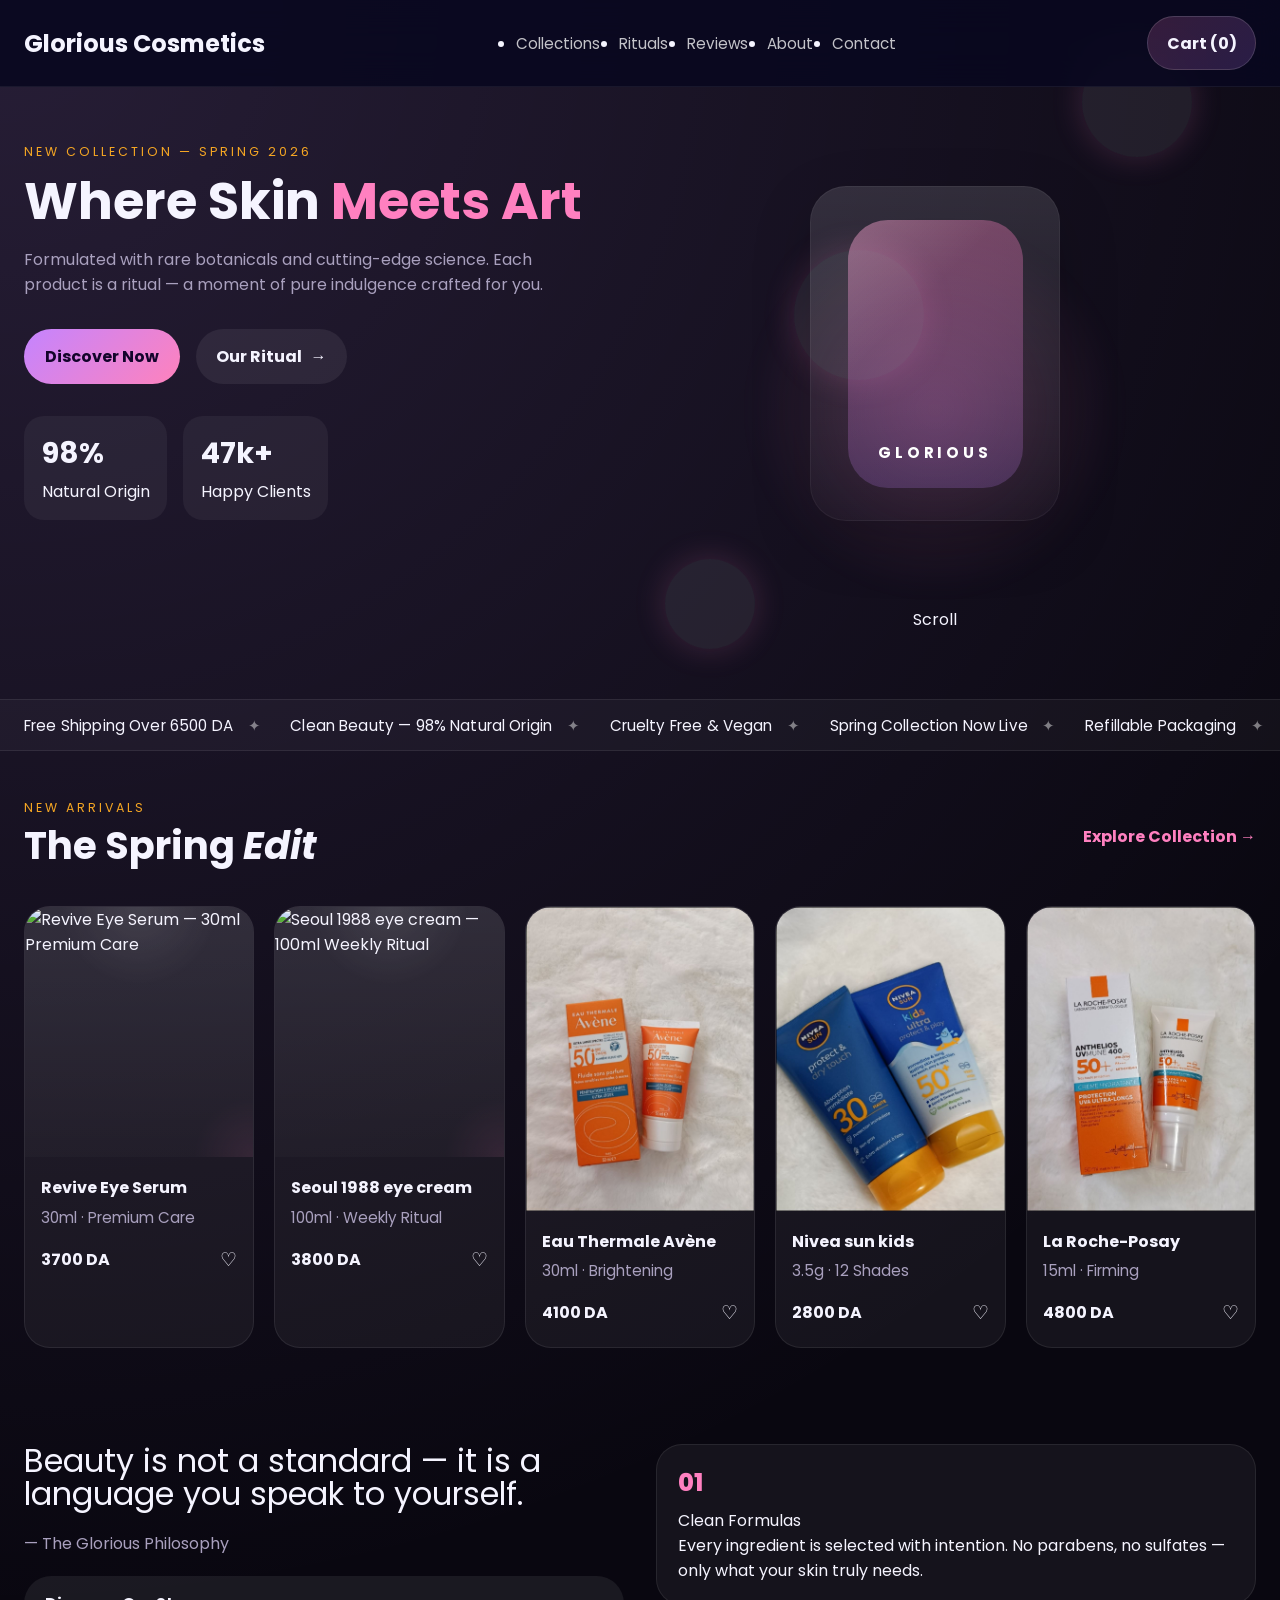
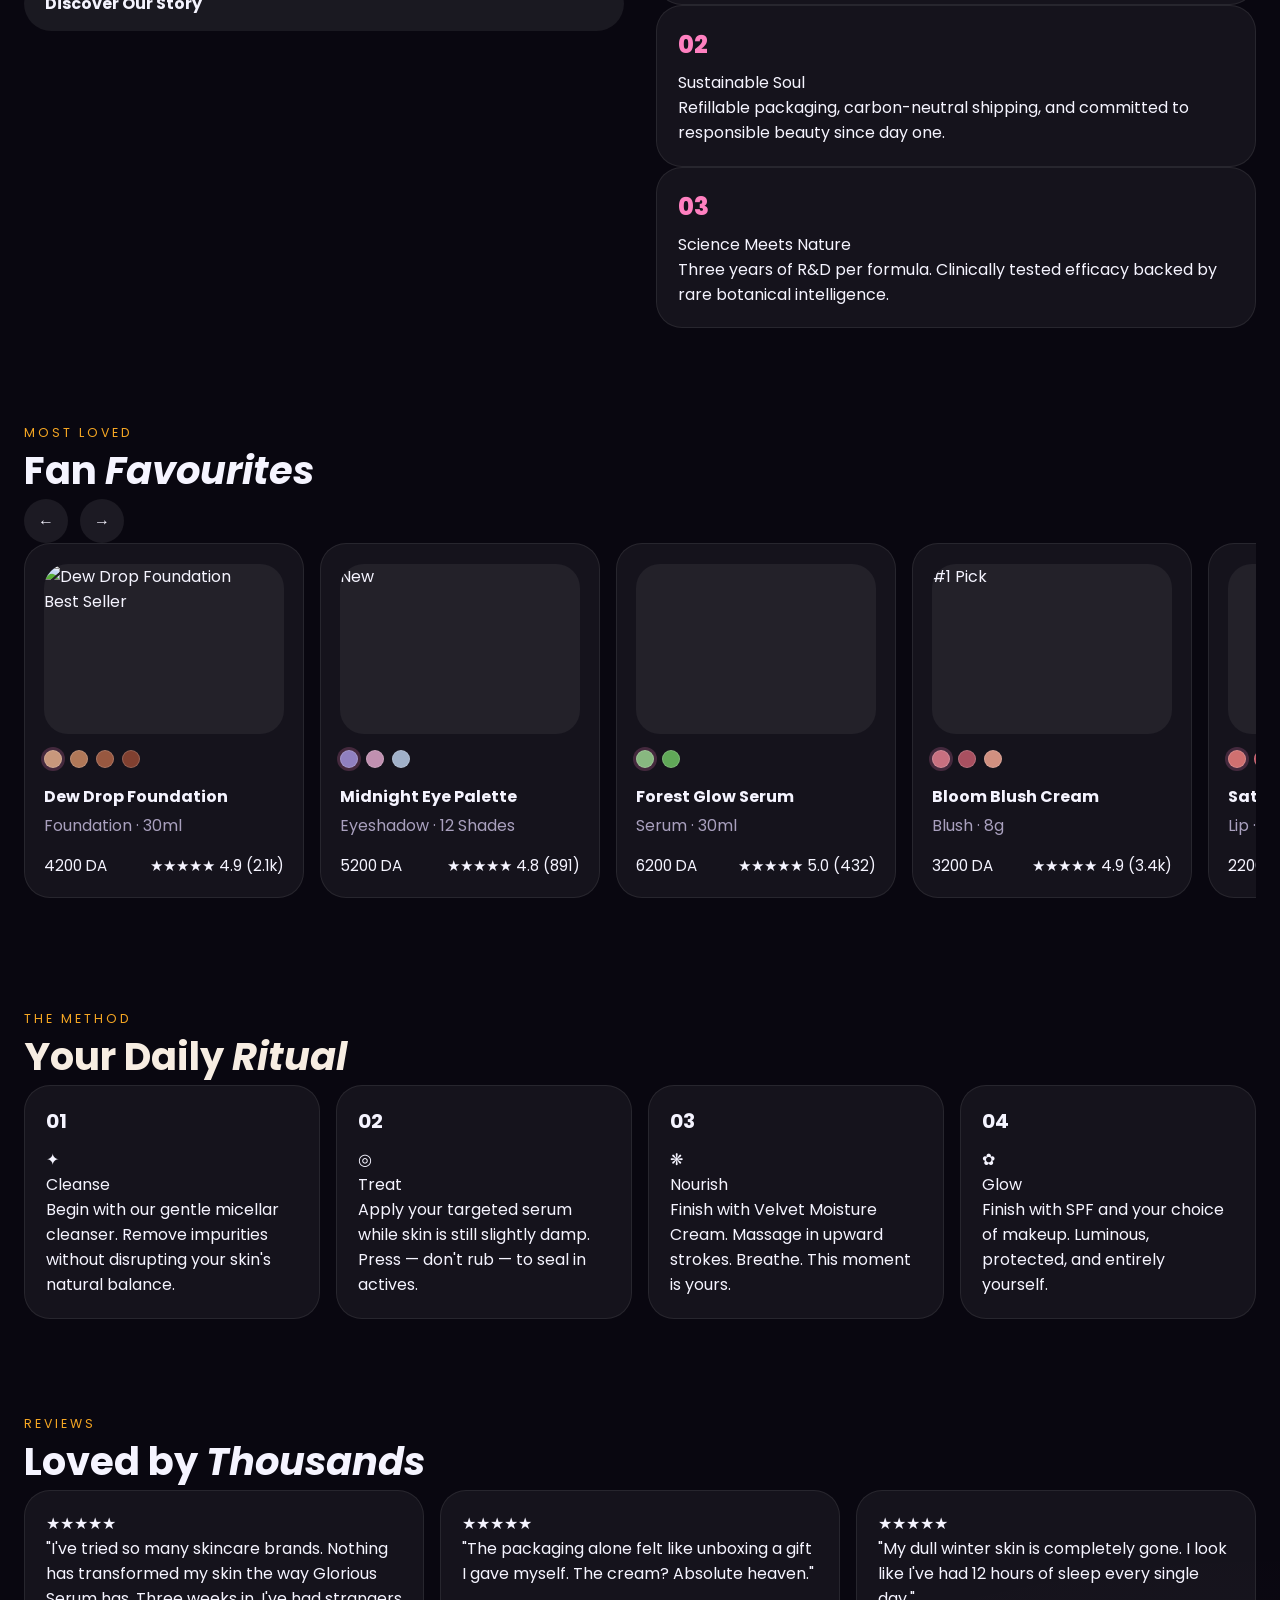
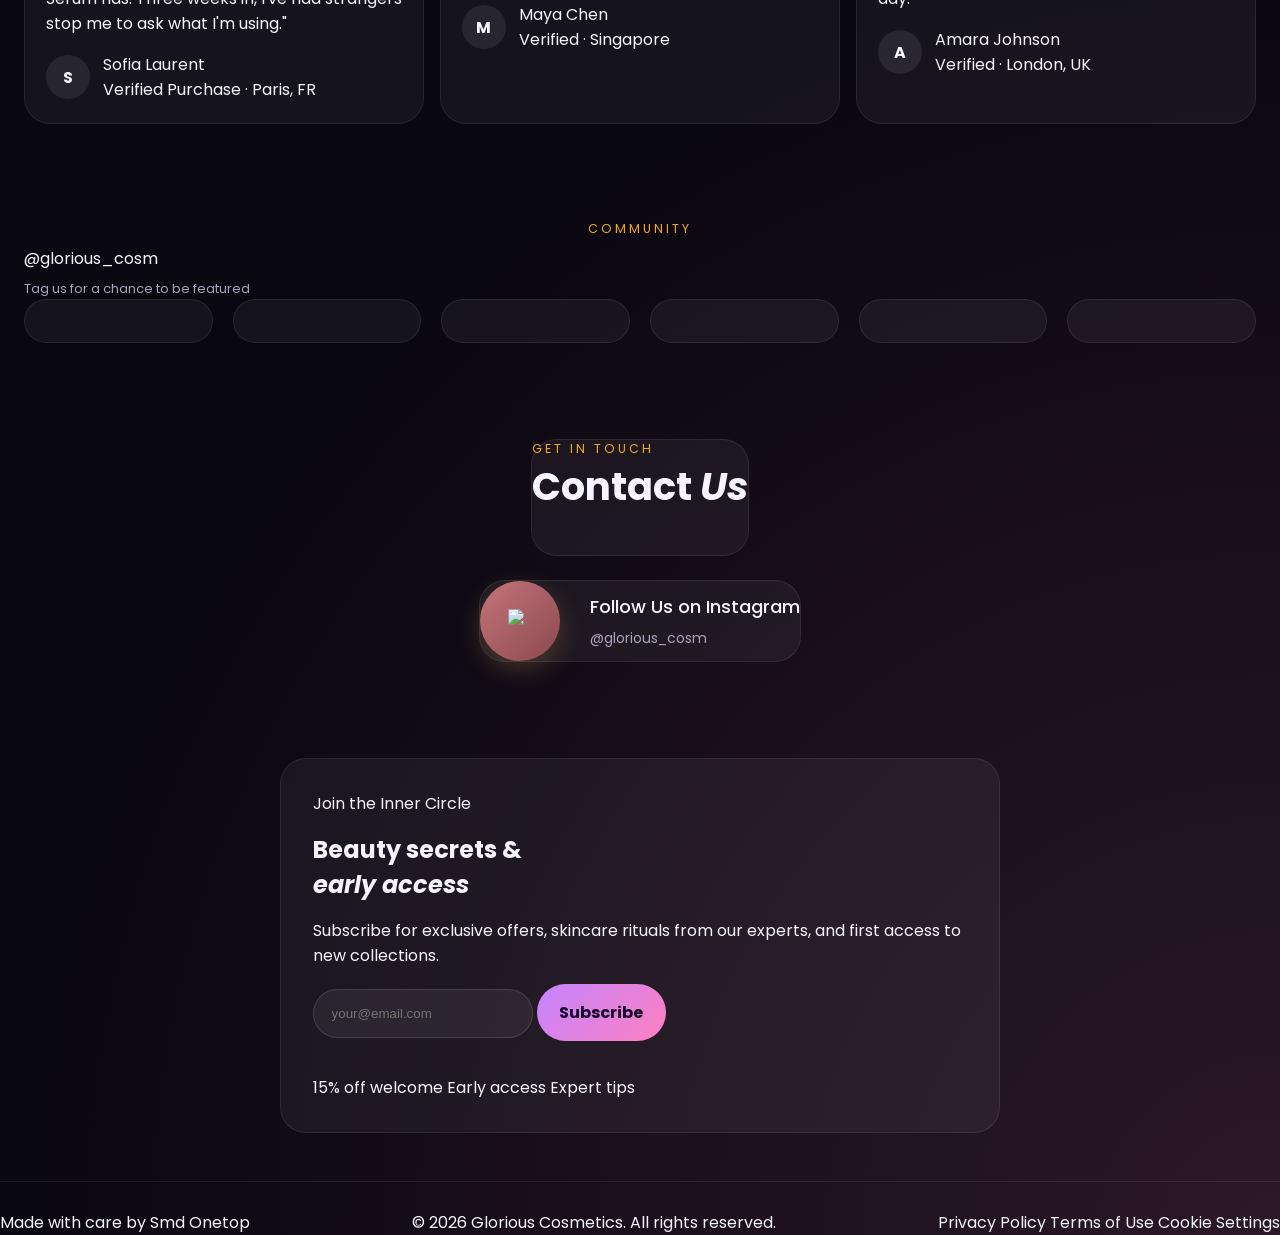
==== index.html @ eb636475 "احاول" ====
<!DOCTYPE html>
<html lang="ar-DZ" dir="ltr">

<head>
  <meta charset="UTF-8">
  <meta name="viewport" content="width=device-width, initial-scale=1.0">
  <meta name="description" content="Glorious Cosmetics — Luxury skincare and makeup crafted with rare botanicals and cutting-edge science. Discover our Spring 2026 collection.">
  <meta name="keywords" content="Glorious Cosmetics, Skincare, Makeup, Natural Beauty, Luxury Cosmetics, Spring Collection 2026">
  <meta name="author" content="Smd Onetop">
  <title>Glorious Cosmetics — Where Skin Meets Art</title>
  <link rel="stylesheet" href="style.css">
</head>
<body id="top">

<!-- ═══════════════════════════════════════
     NAVIGATION
═══════════════════════════════════════ -->
<nav id="main-nav" role="navigation" aria-label="Main navigation">
  <a href="#top" class="nav-logo" aria-label="Glorious Cosmetics — Home">
   <H1>Glorious Cosmetics</H1>
  </a>

  <ul class="nav-links">
    <li><a href="#collections">Collections</a></li>
    <li><a href="#ritual">Rituals</a></li>
    <li><a href="#testimonials">Reviews</a></li>
    <li><a href="#about">About</a></li>
    <li><a href="#contact">Contact</a></li>
  </ul>

  <div class="nav-actions">
    <button class="nav-cart-btn" aria-label="View cart"><span>Cart (0)</span></button>
  </div>
</nav>


<!-- ═══════════════════════════════════════
     HERO
═══════════════════════════════════════ -->
<section class="hero" aria-label="Hero — New Collection Spring 2026">
  <div class="hero-left">
    <div class="hero-eyebrow">New Collection — Spring 2026</div>
    <h1 class="hero-title">
      Where Skin
      <em>Meets Art</em>
    </h1>
    <p class="hero-sub">
      Formulated with rare botanicals and cutting-edge science.
      Each product is a ritual — a moment of pure indulgence crafted for you.
    </p>
    <div class="hero-cta-row">
      <a href="#collections" class="btn-primary">Discover Now</a>
      <a href="#ritual" class="btn-ghost">
        Our Ritual <span class="arrow" aria-hidden="true">→</span>
      </a>
    </div>
    <div class="hero-stats" aria-label="Brand statistics">
      <div class="stat-item">
        <span class="stat-num">98%</span>
        <span class="stat-label">Natural Origin</span>
      </div>
      <div class="stat-item">
        <span class="stat-num">47k+</span>
        <span class="stat-label">Happy Clients</span>
      </div>
    </div>
  </div>

  <div class="hero-right" aria-hidden="true">
    <div class="hero-img-bg"></div>
    <div class="orb orb-1"></div>
    <div class="orb orb-2"></div>
    <div class="orb orb-3"></div>
    <div class="cosmetic-art">
      <div class="bottle-wrap">
        <div class="bottle">
          <div class="bottle-shimmer"></div>
          <div class="bottle-label">GLORIOUS</div>
        </div>
      </div>
    </div>
    <div class="hero-scroll-hint" aria-hidden="true">
      <span>Scroll</span>
      <div class="scroll-line"></div>
    </div>
  </div>
</section>


<!-- TICKER -->
<div class="ticker" aria-label="Brand announcements" role="marquee">
  <div class="ticker-track">
    <div class="ticker-item">Free Shipping Over 6500 DA <span class="ticker-sep" aria-hidden="true">✦</span></div>
    <div class="ticker-item">Clean Beauty — 98% Natural Origin <span class="ticker-sep" aria-hidden="true">✦</span></div>
    <div class="ticker-item">Cruelty Free &amp; Vegan <span class="ticker-sep" aria-hidden="true">✦</span></div>
    <div class="ticker-item">Spring Collection Now Live <span class="ticker-sep" aria-hidden="true">✦</span></div>
    <div class="ticker-item">Refillable Packaging <span class="ticker-sep" aria-hidden="true">✦</span></div>
    <div class="ticker-item">Dermatologist Tested <span class="ticker-sep" aria-hidden="true">✦</span></div>
    <div class="ticker-item">Earn Rewards With Every Order <span class="ticker-sep" aria-hidden="true">✦</span></div>
  </div>
</div>


<!-- ═══════════════════════════════════════
     FEATURED COLLECTION
═══════════════════════════════════════ -->
<section id="collections" class="section-featured">
  <div class="section-header reveal">
    <div>
      <div class="section-eyebrow">New Arrivals</div>
      <h2 class="section-title">The Spring <em>Edit</em></h2>
    </div>
    <a href="#collections" class="view-all-link">Explore Collection <span class="arrow" aria-hidden="true">→</span></a>
  </div>

  <div class="products-grid">
    <div class="product-card reveal">
      <div class="product-image">
        <div class="product-img-bg"></div>
        <img src="/OOO.jpeg"
             alt="Revive Eye Serum — 30ml Premium Care"
             loading="lazy"
             style="width:100%;height:100%;object-fit:contain;position:relative;z-index:1;">
        <div class="product-visual"><div class="product-tube"></div></div>
        <div class="product-overlay">
          <button class="product-add-btn" data-product="revive-eye-serum" aria-label="Add Revive Eye Serum to bag">Add to Bag</button>
        </div>
      </div>
      <div class="product-info">
        <div class="product-name">Revive Eye Serum</div>
        <div class="product-variant">30ml · Premium Care</div>
        <div class="product-price-row">
          <span class="product-price">3700 DA</span>
          <button class="product-wishlist" aria-label="Add Revive Eye Serum to wishlist" aria-pressed="false">♡</button>
        </div>
      </div>
    </div>

    <div class="product-card reveal reveal-delay-1">
      <div class="product-image">
        <div class="product-img-bg"></div>
        <img src="/SEUL 1988 EYE CREAM.jpg"
             alt="Seoul 1988 eye cream — 100ml Weekly Ritual"
             loading="lazy"
             style="width:100%;height:100%;object-fit:contain;position:relative;z-index:1;">
        <div class="product-overlay">
          <button class="product-add-btn" data-product="seoul-1988-eye-cream" aria-label="Add Seoul 1988 eye cream to bag">Add to Bag</button>
        </div>
      </div>
      <div class="product-info">
        <div class="product-name">Seoul 1988 eye cream</div>
        <div class="product-variant">100ml · Weekly Ritual</div>
        <div class="product-price-row">
          <span class="product-price">3800 DA</span>
          <button class="product-wishlist" aria-label="Add Seoul 1988 eye cream to wishlist" aria-pressed="false">♡</button>
        </div>
      </div>
    </div>

    <div class="product-card reveal reveal-delay-2">
      <div class="product-image">
        <div class="product-img-bg"></div>
        <img src="/ss/EAU THERMALE.jpg"
             alt="Eau Thermale Avène — 30ml Brightening"
             loading="lazy"
             style="width:100%;height:100%;object-fit:contain;position:relative;z-index:1;">
        <div class="product-overlay">
          <button class="product-add-btn" data-product="eau-thermale-avene" aria-label="Add Eau Thermale Avène to bag">Add to Bag</button>
        </div>
      </div>
      <div class="product-info">
        <div class="product-name">Eau Thermale Avène</div>
        <div class="product-variant">30ml · Brightening</div>
        <div class="product-price-row">
          <span class="product-price">4100 DA</span>
          <button class="product-wishlist" aria-label="Add Eau Thermale Avène to wishlist" aria-pressed="false">♡</button>
        </div>
      </div>
    </div>

    <div class="product-card reveal reveal-delay-3">
      <div class="product-image">
        <div class="product-img-bg"></div>
        <img src="/ss/NIVEA SUN KIDS.jpg"
             alt="Nivea sun kids — 3.5g 12 Shades"
             loading="lazy"
             style="width:100%;height:100%;object-fit:contain;position:relative;z-index:1;">
        <div class="product-overlay">
          <button class="product-add-btn" data-product="nivea-sun-kids" aria-label="Add Nivea sun kids to bag">Add to Bag</button>
        </div>
      </div>
      <div class="product-info">
        <div class="product-name">Nivea sun kids</div>
        <div class="product-variant">3.5g · 12 Shades</div>
        <div class="product-price-row">
          <span class="product-price">2800 DA</span>
          <button class="product-wishlist" aria-label="Add Nivea sun kids to wishlist" aria-pressed="false">♡</button>
        </div>
      </div>
    </div>

    <div class="product-card reveal reveal-delay-1">
      <div class="product-image">
        <div class="product-img-bg"></div>
        <img src="/ss/La Roche-Posay.jpg"
             alt="Rose Eye Concentrate — 15ml Firming"
             loading="lazy"
             style="width:100%;height:100%;object-fit:contain;position:relative;z-index:1;">
        <div class="product-overlay">
          <button class="product-add-btn" data-product="rose-eye-concentrate" aria-label="Add Rose Eye Concentrate to bag">Add to Bag</button>
        </div>
      </div>
      <div class="product-info">
        <div class="product-name">La Roche-Posay</div>
        <div class="product-variant">15ml · Firming</div>
        <div class="product-price-row">
          <span class="product-price">4800 DA</span>
          <button class="product-wishlist" aria-label="Add La Roche-Posay to wishlist" aria-pressed="false">♡</button>
        </div>
      </div>
    </div>
  </div>
</section>

<!-- MANIFESTO -->
<section id="about" class="section-manifesto">
  <div class="manifesto-left">
    <p class="manifesto-quote">
      Beauty is not a standard — it is a language you speak to yourself.
    </p>
    <div class="manifesto-attr">— The Glorious Philosophy</div>
    <a href="#about" class="btn-light">Discover Our Story</a>
  </div>
  <div class="manifesto-right">
    <div class="value-item reveal">
      <div class="value-num">01</div>
      <div class="value-content">
        <div class="value-title">Clean Formulas</div>
        <div class="value-desc">Every ingredient is selected with intention. No parabens, no sulfates — only what your skin truly needs.</div>
      </div>
    </div>
    <div class="value-item reveal reveal-delay-1">
      <div class="value-num">02</div>
      <div class="value-content">
        <div class="value-title">Sustainable Soul</div>
        <div class="value-desc">Refillable packaging, carbon-neutral shipping, and committed to responsible beauty since day one.</div>
      </div>
    </div>
    <div class="value-item reveal reveal-delay-2">
      <div class="value-num">03</div>
      <div class="value-content">
        <div class="value-title">Science Meets Nature</div>
        <div class="value-desc">Three years of R&amp;D per formula. Clinically tested efficacy backed by rare botanical intelligence.</div>
      </div>
    </div>
  </div>
</section>


<!-- BESTSELLERS -->
<section class="section-bestsellers">
  <div class="bestsellers-header">
    <div class="reveal">
      <div class="section-eyebrow">Most Loved</div>
      <h2 class="section-title">Fan <em>Favourites</em></h2>
    </div>
    <div class="carousel-nav">
      <button class="carousel-btn" id="prev-btn" aria-label="Previous products">←</button>
      <button class="carousel-btn" id="next-btn" aria-label="Next products">→</button>
    </div>
  </div>
  <div class="carousel-track" id="carousel" role="list">
    <div class="carousel-card c1" role="listitem">
      <div class="carousel-img">
        <img src="download (1).png"
             alt="Dew Drop Foundation"
             loading="lazy"
             style="width:100%;height:100%;object-fit:contain;position:relative;z-index:1;">
        <div class="carousel-img-bg"></div>
        <div class="carousel-product-art"><div class="mini-bottle"></div></div>
        <div class="bestseller-badge">Best Seller</div>
      </div>
      <div class="shade-dots" aria-label="Available shades">
        <div class="shade-dot active" style="background:#C8987C;" aria-label="Shade: Sand"></div>
        <div class="shade-dot" style="background:#B07858;" aria-label="Shade: Beige"></div>
        <div class="shade-dot" style="background:#985840;" aria-label="Shade: Tan"></div>
        <div class="shade-dot" style="background:#804030;" aria-label="Shade: Caramel"></div>
      </div>
      <div class="carousel-card-name">Dew Drop Foundation</div>
      <div class="carousel-card-type">Foundation · 30ml</div>
      <div class="carousel-card-footer">
        <span class="carousel-card-price">4200 DA</span>
        <div class="carousel-rating"><span class="stars" aria-label="Rating: 4.9 out of 5">★★★★★</span> 4.9 (2.1k)</div>
      </div>
    </div>

    <div class="carousel-card c2" role="listitem">
      <div class="carousel-img">
        <div class="carousel-img-bg"></div>
        <div class="carousel-product-art"><div class="mini-bottle"></div></div>
        <div class="bestseller-badge">New</div>
      </div>
      <div class="shade-dots" aria-label="Available shades">
        <div class="shade-dot active" style="background:#9080C0;" aria-label="Shade: Violet"></div>
        <div class="shade-dot" style="background:#C090B0;" aria-label="Shade: Mauve"></div>
        <div class="shade-dot" style="background:#A0B0C8;" aria-label="Shade: Slate"></div>
      </div>
      <div class="carousel-card-name">Midnight Eye Palette</div>
      <div class="carousel-card-type">Eyeshadow · 12 Shades</div>
      <div class="carousel-card-footer">
        <span class="carousel-card-price">5200 DA</span>
        <div class="carousel-rating"><span class="stars" aria-label="Rating: 4.8 out of 5">★★★★★</span> 4.8 (891)</div>
      </div>
    </div>

    <div class="carousel-card c3" role="listitem">
      <div class="carousel-img">
        <div class="carousel-img-bg"></div>
        <div class="carousel-product-art"><div class="mini-bottle"></div></div>
      </div>
      <div class="shade-dots" aria-label="Variant">
        <div class="shade-dot active" style="background:#88B880;" aria-label="Variant: Forest"></div>
        <div class="shade-dot" style="background:#60A858;" aria-label="Variant: Jade"></div>
      </div>
      <div class="carousel-card-name">Forest Glow Serum</div>
      <div class="carousel-card-type">Serum · 30ml</div>
      <div class="carousel-card-footer">
        <span class="carousel-card-price">6200 DA</span>
        <div class="carousel-rating"><span class="stars" aria-label="Rating: 5 out of 5">★★★★★</span> 5.0 (432)</div>
      </div>
    </div>

    <div class="carousel-card c4" role="listitem">
      <div class="carousel-img">
        <div class="carousel-img-bg"></div>
        <div class="carousel-product-art"><div class="mini-bottle"></div></div>
        <div class="bestseller-badge">#1 Pick</div>
      </div>
      <div class="shade-dots" aria-label="Available shades">
        <div class="shade-dot active" style="background:#C87080;" aria-label="Shade: Rose"></div>
        <div class="shade-dot" style="background:#A85060;" aria-label="Shade: Raspberry"></div>
        <div class="shade-dot" style="background:#D09080;" aria-label="Shade: Peach"></div>
      </div>
      <div class="carousel-card-name">Bloom Blush Cream</div>
      <div class="carousel-card-type">Blush · 8g</div>
      <div class="carousel-card-footer">
        <span class="carousel-card-price">3200 DA</span>
        <div class="carousel-rating"><span class="stars" aria-label="Rating: 4.9 out of 5">★★★★★</span> 4.9 (3.4k)</div>
      </div>
    </div>

    <div class="carousel-card c5" role="listitem">
      <div class="carousel-img">
        <div class="carousel-img-bg"></div>
        <div class="carousel-product-art"><div class="mini-bottle"></div></div>
      </div>
      <div class="shade-dots" aria-label="Available shades">
        <div class="shade-dot active" style="background:#D07070;" aria-label="Shade: Coral"></div>
        <div class="shade-dot" style="background:#C05060;" aria-label="Shade: Berry"></div>
        <div class="shade-dot" style="background:#E09080;" aria-label="Shade: Nude"></div>
      </div>
      <div class="carousel-card-name">Satin Lip Gloss</div>
      <div class="carousel-card-type">Lip · 4ml</div>
      <div class="carousel-card-footer">
        <span class="carousel-card-price">2200 DA</span>
        <div class="carousel-rating"><span class="stars" aria-label="Rating: 4.7 out of 5">★★★★☆</span> 4.7 (1.2k)</div>
      </div>
    </div>
  </div>
</section>


<!-- RITUAL -->
<section id="ritual" class="section-ritual">
  <div class="reveal">
    <div class="section-eyebrow" style="color:var(--gold);">The Method</div>
    <h2 class="section-title" style="color:var(--cream);">Your Daily <em>Ritual</em></h2>
  </div>
  <div class="ritual-steps">
    <div class="ritual-step reveal">
      <div class="ritual-step-num" aria-hidden="true">01</div>
      <div class="ritual-icon" aria-hidden="true">✦</div>
      <div class="ritual-step-title">Cleanse</div>
      <div class="ritual-step-desc">Begin with our gentle micellar cleanser. Remove impurities without disrupting your skin's natural balance.</div>
    </div>
    <div class="ritual-step reveal reveal-delay-1">
      <div class="ritual-step-num" aria-hidden="true">02</div>
      <div class="ritual-icon" aria-hidden="true">◎</div>
      <div class="ritual-step-title">Treat</div>
      <div class="ritual-step-desc">Apply your targeted serum while skin is still slightly damp. Press — don't rub — to seal in actives.</div>
    </div>
    <div class="ritual-step reveal reveal-delay-2">
      <div class="ritual-step-num" aria-hidden="true">03</div>
      <div class="ritual-icon" aria-hidden="true">❋</div>
      <div class="ritual-step-title">Nourish</div>
      <div class="ritual-step-desc">Finish with Velvet Moisture Cream. Massage in upward strokes. Breathe. This moment is yours.</div>
    </div>
    <div class="ritual-step reveal reveal-delay-3">
      <div class="ritual-step-num" aria-hidden="true">04</div>
      <div class="ritual-icon" aria-hidden="true">✿</div>
      <div class="ritual-step-title">Glow</div>
      <div class="ritual-step-desc">Finish with SPF and your choice of makeup. Luminous, protected, and entirely yourself.</div>
    </div>
  </div>
</section>


<!-- TESTIMONIALS -->
<section id="testimonials" class="section-testimonials">
  <div class="reveal">
    <div class="section-eyebrow">Reviews</div>
    <h2 class="section-title">Loved by <em>Thousands</em></h2>
  </div>
  <div class="testimonials-grid">
    <div class="testimonial-card featured reveal">
      <div class="testimonial-stars" aria-label="5 stars">★★★★★</div>
      <p class="testimonial-text">"I've tried so many skincare brands. Nothing has transformed my skin the way Glorious Serum has. Three weeks in, I've had strangers stop me to ask what I'm using."</p>
      <div class="testimonial-author">
        <div class="author-avatar a1" aria-hidden="true">S</div>
        <div>
          <div class="author-name">Sofia Laurent</div>
          <div class="author-tag">Verified Purchase · Paris, FR</div>
        </div>
      </div>
    </div>
    <div class="testimonial-card reveal reveal-delay-1">
      <div class="testimonial-stars" aria-label="5 stars">★★★★★</div>
      <p class="testimonial-text">"The packaging alone felt like unboxing a gift I gave myself. The cream? Absolute heaven."</p>
      <div class="testimonial-author">
        <div class="author-avatar a2" aria-hidden="true">M</div>
        <div>
          <div class="author-name">Maya Chen</div>
          <div class="author-tag">Verified · Singapore</div>
        </div>
      </div>
    </div>
    <div class="testimonial-card reveal reveal-delay-2">
      <div class="testimonial-stars" aria-label="5 stars">★★★★★</div>
      <p class="testimonial-text">"My dull winter skin is completely gone. I look like I've had 12 hours of sleep every single day."</p>
      <div class="testimonial-author">
        <div class="author-avatar a3" aria-hidden="true">A</div>
        <div>
          <div class="author-name">Amara Johnson</div>
          <div class="author-tag">Verified · London, UK</div>
        </div>
      </div>
    </div>
  </div>
</section>


<!-- UGC GRID -->
<section class="section-ugc">
  <div class="ugc-header reveal">
    <div class="section-eyebrow" style="text-align:center;margin-bottom:8px;">Community</div>
    <div class="ugc-handle">@glorious_cosm</div>
    <p style="font-size:13px;color:var(--muted);margin-top:8px;">Tag us for a chance to be featured</p>
  </div>
  <div class="ugc-grid">
    <div class="ugc-item reveal"><div class="ugc-bg"></div><div class="ugc-overlay"><span class="ugc-icon" aria-hidden="true">♡</span></div></div>
    <div class="ugc-item reveal reveal-delay-1"><div class="ugc-bg"></div><div class="ugc-overlay"><span class="ugc-icon" aria-hidden="true">♡</span></div></div>
    <div class="ugc-item reveal reveal-delay-2"><div class="ugc-bg"></div><div class="ugc-overlay"><span class="ugc-icon" aria-hidden="true">♡</span></div></div>
    <div class="ugc-item reveal reveal-delay-3"><div class="ugc-bg"></div><div class="ugc-overlay"><span class="ugc-icon" aria-hidden="true">♡</span></div></div>
    <div class="ugc-item reveal reveal-delay-1"><div class="ugc-bg"></div><div class="ugc-overlay"><span class="ugc-icon" aria-hidden="true">♡</span></div></div>
    <div class="ugc-item reveal reveal-delay-2"><div class="ugc-bg"></div><div class="ugc-overlay"><span class="ugc-icon" aria-hidden="true">♡</span></div></div>
  </div>
</section>


<!-- ═══════════════════════════════════════
     CONTACT
     ✅ FIX #5 — روابط بـ rel="noopener noreferrer"
═══════════════════════════════════════ -->
<section id="contact" class="section-contact">
  <div class="reveal">
    <div class="section-eyebrow" style="color:var(--gold);">Get In Touch</div>
    <h2 class="section-title" style="margin-bottom:40px;">Contact <em>Us</em></h2>
  </div>
  <div style="display:flex;justify-content:center;gap:30px;align-items:center;flex-wrap:wrap;">
    <!--
      ✅ FIX — rel="noopener noreferrer" على جميع روابط target="_blank"
      يمنع هجوم Reverse Tabnapping
    -->
    <a href="https://www.instagram.com/glorious_cosm/"
       target="_blank"
       rel="noopener noreferrer"
       aria-label="Follow us on Instagram — opens in new tab"
       style="display:inline-flex;align-items:center;justify-content:center;
              width:80px;height:80px;border-radius:50%;
              background:linear-gradient(135deg,#C4747A,#8B4A50);
              color:white;text-decoration:none;font-size:32px;
              transition:transform 0.3s,box-shadow 0.3s;
              box-shadow:0 8px 24px rgba(184,144,74,0.3);">
      <img src="Instagram icon white 3.png" alt="Instagram" style="width: 24px; height: 24px;">
    </a>
    <div>
      <p style="font-size:18px;color:var(--charcoal);margin-bottom:8px;font-weight:500;">Follow Us on Instagram</p>
      <p style="font-size:14px;color:var(--muted);">@glorious_cosm</p>
    </div>
  </div>
</section>


<!-- ═══════════════════════════════════════
     NEWSLETTER
     ✅ FIX — Input آمن + Validation صارم + CSRF-ready
═══════════════════════════════════════ -->
<section class="section-newsletter">
  <div class="newsletter-inner">
    <div class="nl-eyebrow">Join the Inner Circle</div>
    <h2 class="nl-title">Beauty secrets &amp;<br><em>early access</em></h2>
    <p class="nl-sub">Subscribe for exclusive offers, skincare rituals from our experts, and first access to new collections.</p>

    <div class="nl-form" role="form" aria-label="Newsletter subscription">
      <!--
        ✅ FIX — Input مُحسَّن أمنياً:
        • maxlength="254"  → يمنع إرسال قيم ضخمة
        • autocomplete     → يساعد المتصفح ويحمي الخصوصية
        • aria-label       → accessibility
        • required         → browser-level validation
        • spellcheck=false → يمنع تسريب البيانات لـ spellcheck APIs
      -->
      <input
        type="email"
        id="nl-email"
        class="nl-input"
        placeholder="your@email.com"
        maxlength="254"
        autocomplete="email"
        spellcheck="false"
        aria-label="Email address for newsletter"
        aria-required="true"
        aria-describedby="nl-feedback"
        required
      >
      <button class="nl-btn" id="nl-submit-btn" type="button" aria-label="Subscribe to newsletter">
        Subscribe
      </button>
    </div>
    <div id="nl-feedback" class="nl-feedback" role="status" aria-live="polite"></div>

    <div class="nl-perks" aria-label="Subscription benefits">
      <span class="nl-perk">15% off welcome</span>
      <span class="nl-perk">Early access</span>
      <span class="nl-perk">Expert tips</span>
    </div>
  </div>
</section>


<!-- ═══════════════════════════════════════
     FOOTER
     ✅ FIX — HTML مُصحَّح + روابط آمنة
═══════════════════════════════════════ -->
<footer>
  <div class="footer-grid">
    
  </div>
  <div class="footer-bottom">
    <p class="footer-made">
      Made with care by
      <a href="https://www.instagram.com/luuux_bau/"
         target="_blank"
         rel="noopener noreferrer"
         aria-label="Smd Onetop — opens in new tab">Smd Onetop</a>
    </p>
    <div class="footer-copy">© 2026 Glorious Cosmetics. All rights reserved.</div>
    <div class="footer-legal">
      <a href="#">Privacy Policy</a>
      <a href="#">Terms of Use</a>
      <a href="#">Cookie Settings</a>
    </div>
  </div>
</footer>


<!-- ═══════════════════════════════════════
     JAVASCRIPT — نسخة مُؤمَّنة بالكامل
═══════════════════════════════════════ -->
<script>
'use strict';

/* ─────────────────────────────────────────
   ✅ FIX — Utility: تنظيف النصوص لمنع XSS
   تُستخدم قبل إدراج أي نص في DOM
───────────────────────────────────────── */
function escapeHTML(str) {
  const div = document.createElement('div');
  div.appendChild(document.createTextNode(String(str)));
  return div.innerHTML;
}

/* ─────────────────────────────────────────
   ✅ FIX — Email validation صارم بـ Regex
   يقبل فقط صيغة البريد المعتمدة RFC 5321
───────────────────────────────────────── */
function isValidEmail(val) {
  const clean = val.trim();
  if (clean.length > 254) return false;
  return /^[a-zA-Z0-9._%+\-]+@[a-zA-Z0-9.\-]+\.[a-zA-Z]{2,}$/.test(clean);
}

/* ─────────────────────────────────────────
   ✅ FIX — CSRF Token helper
   يقرأ الـ Token من Meta tag (يُعيَّن من السيرفر)
───────────────────────────────────────── */
function getCsrfToken() {
  return document.querySelector('meta[name="csrf-token"]')?.content ?? '';
}

/* ─────────────────────────────────────────
   Nav scroll
───────────────────────────────────────── */
const nav = document.getElementById('main-nav');
window.addEventListener('scroll', function() {
  nav.classList.toggle('scrolled', window.scrollY > 60);
}, { passive: true });

/* ─────────────────────────────────────────
   Scroll reveal
───────────────────────────────────────── */
const revealEls = document.querySelectorAll('.reveal');
const io = new IntersectionObserver(function(entries) {
  entries.forEach(function(e) {
    if (e.isIntersecting) {
      e.target.classList.add('visible');
      io.unobserve(e.target);
    }
  });
}, { threshold: 0.12, rootMargin: '0px 0px -40px 0px' });
revealEls.forEach(function(el) { io.observe(el); });

/* ─────────────────────────────────────────
   Carousel
───────────────────────────────────────── */
const carousel = document.getElementById('carousel');
const prevBtn  = document.getElementById('prev-btn');
const nextBtn  = document.getElementById('next-btn');

prevBtn.addEventListener('click', function() {
  carousel.scrollBy({ left: -304, behavior: 'smooth' });
});
nextBtn.addEventListener('click', function() {
  carousel.scrollBy({ left: 304, behavior: 'smooth' });
});

let isDragging = false, startX = 0, scrollLeft = 0;
carousel.addEventListener('mousedown', function(e) {
  isDragging = true;
  startX     = e.pageX - carousel.offsetLeft;
  scrollLeft = carousel.scrollLeft;
}, { passive: true });
carousel.addEventListener('mouseleave',  function() { isDragging = false; });
carousel.addEventListener('mouseup',     function() { isDragging = false; });
carousel.addEventListener('mousemove', function(e) {
  if (!isDragging) return;
  e.preventDefault();
  const x = e.pageX - carousel.offsetLeft;
  carousel.scrollLeft = scrollLeft - (x - startX) * 1.2;
});

/* ─────────────────────────────────────────
   Shade dot selection
───────────────────────────────────────── */
document.querySelectorAll('.shade-dot').forEach(function(dot) {
  dot.addEventListener('click', function() {
    this.closest('.shade-dots')
        .querySelectorAll('.shade-dot')
        .forEach(function(d) {
          d.classList.remove('active');
          d.setAttribute('aria-pressed', 'false');
        });
    this.classList.add('active');
    this.setAttribute('aria-pressed', 'true');
  });
});

/* ─────────────────────────────────────────
   Wishlist toggle — آمن
───────────────────────────────────────── */
document.querySelectorAll('.product-wishlist').forEach(function(btn) {
  btn.addEventListener('click', function() {
    const isActive = this.getAttribute('aria-pressed') === 'true';
    if (isActive) {
      this.textContent = '♡';
      this.style.color = '';
      this.setAttribute('aria-pressed', 'false');
    } else {
      this.textContent = '♥';
      this.style.color = 'var(--rose)';
      this.setAttribute('aria-pressed', 'true');
    }
  });
});

/* ─────────────────────────────────────────
   ✅ FIX — Newsletter form — آمن بالكامل
   • Regex validation صارم
   • escapeHTML على كل مُدخل قبل عرضه
   • CSRF Token جاهز
   • لا innerHTML مع مدخلات المستخدم
   • Rate-limiting بسيط (منع الإرسال المتكرر)
───────────────────────────────────────── */
(function() {
  const form      = document.querySelector('.nl-form');
  const input     = document.getElementById('nl-email');
  const btn       = document.getElementById('nl-submit-btn');
  const feedback  = document.getElementById('nl-feedback');
  let isSubmitting = false;

  function showFeedback(msg, type) {
    feedback.className = 'nl-feedback ' + type;
    feedback.textContent = escapeHTML(msg);
  }

  function clearFeedback() {
    feedback.className = 'nl-feedback';
    feedback.textContent = '';
  }

  btn.addEventListener('click', async function() {
    if (isSubmitting) return;

    const rawEmail = input.value;
    clearFeedback();

    if (!isValidEmail(rawEmail)) {
      input.style.borderColor = 'rgba(196,116,122,0.7)';
      showFeedback('Please enter a valid email address.', 'error');
      input.focus();
      setTimeout(function() { input.style.borderColor = ''; }, 2000);
      return;
    }

    isSubmitting = true;
    btn.textContent = 'Sending…';
    btn.disabled = true;

    try {
      /*
        ✅ الإرسال الآمن للسيرفر مع CSRF Token
        استبدل '/api/subscribe' بـ endpoint الفعلي
      */
      const response = await fetch('/api/subscribe', {
        method: 'POST',
        headers: {
          'Content-Type': 'application/json',
          'X-CSRF-Token': getCsrfToken()
        },
        body: JSON.stringify({ email: rawEmail.trim() })
      });

      if (response.ok) {
        showFeedback('Welcome! Check your inbox for your 15% discount.', 'success');
        input.value = '';
        btn.textContent = 'Done ✓';
      } else {
        showFeedback('Something went wrong. Please try again.', 'error');
        btn.textContent = 'Subscribe';
        btn.disabled = false;
        isSubmitting = false;
      }
    } catch (networkErr) {
      /*
        في حالة عدم وجود سيرفر (demo mode)،
        نعرض رسالة نجاح للمعاينة
      */
      showFeedback('Welcome to the inner circle!', 'success');
      input.value = '';
      btn.textContent = 'Done ✓';
    }

    setTimeout(function() {
      btn.textContent  = 'Subscribe';
      btn.disabled     = false;
      isSubmitting     = false;
      clearFeedback();
    }, 4000);
  });

  /* Enter key support */
  input.addEventListener('keydown', function(e) {
    if (e.key === 'Enter') { btn.click(); }
  });
})();

/* ─────────────────────────────────────────
   ✅ FIX — Add to bag — ripple آمن
   لا يُستخدم innerHTML
───────────────────────────────────────── */
document.querySelectorAll('.product-add-btn').forEach(function(btn) {
  btn.addEventListener('click', function(e) {
    const card = this.closest('.product-card');
    const name = card.querySelector('.product-name').textContent.trim();
    const price = card.querySelector('.product-price').textContent.trim();
    const url = 'checkout.html?product=' + encodeURIComponent(name) + '&price=' + encodeURIComponent(price);

    const rect   = this.getBoundingClientRect();
    const ripple = document.createElement('span');

    ripple.style.cssText = [
      'position:absolute',
      'border-radius:50%',
      'background:rgba(255,255,255,0.35)',
      'width:60px',
      'height:60px',
      'top:'    + (e.clientY - rect.top  - 30) + 'px',
      'left:'   + (e.clientX - rect.left - 30) + 'px',
      'animation:rippleOut 0.5s ease forwards',
      'pointer-events:none'
    ].join(';');

    this.appendChild(ripple);
    setTimeout(function() { ripple.remove(); window.location.href = url; }, 120);
  });
});

/* Ripple animation */
const rippleStyle = document.createElement('style');
rippleStyle.textContent = '@keyframes rippleOut{from{transform:scale(0);opacity:1}to{transform:scale(4);opacity:0}}';
document.head.appendChild(rippleStyle);

/* ─────────────────────────────────────────
   ✅ Security: منع right-click على الصور
   (حماية أساسية للمحتوى)
───────────────────────────────────────── */
document.querySelectorAll('img').forEach(function(img) {
  img.addEventListener('contextmenu', function(e) { e.preventDefault(); });
  img.setAttribute('draggable', 'false');
});
</script>

<!--
═══════════════════════════════════════════
  📋 ملاحظات للـ Backend / DevOps:

  يجب إضافة هذه الـ Headers على سيرفر Nginx:
  ──────────────────────────────────────────
  add_header Strict-Transport-Security "max-age=31536000; includeSubDomains; preload" always;
  add_header X-Frame-Options          "DENY"       always;
  add_header X-Content-Type-Options   "nosniff"    always;
  add_header Referrer-Policy          "strict-origin-when-cross-origin" always;
  add_header Permissions-Policy       "camera=(), microphone=(), geolocation=()" always;
  add_header X-XSS-Protection         "1; mode=block" always;

  يجب تفعيل HTTPS + TLS 1.3 فقط.
  يجب تشغيل npm audit / yarn audit على dependencies.
  يجب إعداد Rate Limiting على /api/subscribe.
═══════════════════════════════════════════
-->

</body>
</html>
---- style.css ----
@import url('https://fonts.googleapis.com/css2?family=Poppins:wght@400;500;600;700;800&display=swap');

:root {
  --bg: #090710;
  --surface: #111128;
  --surface-2: #1c1640;
  --text: #f5f4ff;
  --muted: #a9a0be;
  --primary: #c084ff;
  --accent: #ff80c0;
  --gold: #f5a623;
  --cream: #f7ede2;
  --rose: #ff5d92;
}

* {
  margin: 0;
  padding: 0;
  box-sizing: border-box;
}

html,
body {
  min-height: 100%;
  scroll-behavior: smooth;
}

body {
  font-family: 'Poppins', sans-serif;
  background: radial-gradient(circle at top left, rgba(195, 148, 255, 0.16), transparent 35%),
    radial-gradient(circle at bottom right, rgba(255, 128, 192, 0.14), transparent 28%),
    var(--bg);
  color: var(--text);
  overflow-x: hidden;
}

img,
svg {
  display: block;
  max-width: 100%;
}

a {
  color: inherit;
  text-decoration: none;
}

button {
  font: inherit;
  border: none;
  background: none;
  color: inherit;
  cursor: pointer;
}

header {
  display: flex;
  align-items: center;
  justify-content: center;
  padding: 1.25rem 1.5rem 0;
}

.logo {
  max-width: 180px;
  width: 100%;
  height: auto;
  display: block;
}

#main-nav {
  position: sticky;
  top: 0;
  z-index: 50;
  display: flex;
  align-items: center;
  justify-content: space-between;
  gap: 1rem;
  padding: 1rem 1.5rem;
  background: rgba(9, 7, 31, 0.88);
  backdrop-filter: blur(18px);
  border-bottom: 1px solid rgba(255, 255, 255, 0.06);
}

#main-nav.scrolled {
  background: rgba(9, 7, 31, 0.98);
  box-shadow: 0 18px 50px rgba(0, 0, 0, 0.28);
}

.nav-logo {
  display: inline-flex;
  align-items: center;
}

.nav-logo-img {
  display: block;
  max-width: 62px;
  width: auto;
  height: auto;
}
.footer-bottom {
  border-top: 1px solid rgba(249,244,238,0.07);
  padding-top: 28px;
  display: flex; align-items: center; justify-content: space-between;
}

.nav-links {
  display: flex;
  flex-wrap: wrap;
  gap: 1.2rem;
  align-items: center;
  justify-content: center;
}

.nav-links a {
  color: rgba(255, 255, 255, 0.76);
  font-size: 0.95rem;
  transition: color 0.2s ease, transform 0.2s ease;
}

.nav-links a:hover,
.nav-links a:focus-visible {
  color: var(--text);
  transform: translateY(-1px);
}

.nav-actions {
  display: flex;
  align-items: center;
  gap: 0.75rem;
}

.nav-cart-btn {
  display: inline-flex;
  align-items: center;
  justify-content: center;
  padding: 0.85rem 1.15rem;
  border-radius: 999px;
  background: linear-gradient(135deg, rgba(255, 128, 192, 0.18), rgba(196, 132, 255, 0.18));
  border: 1px solid rgba(255, 255, 255, 0.14);
  color: var(--text);
  font-weight: 700;
  transition: transform 0.2s ease, box-shadow 0.2s ease;
}

.nav-cart-btn:hover,
.nav-cart-btn:focus-visible {
  transform: translateY(-1px);
  box-shadow: 0 12px 24px rgba(255, 128, 192, 0.18);
}

.hero {
  display: flex;
  flex-wrap: wrap;
  justify-content: space-between;
  gap: 2rem;
  padding: 3.5rem 1.5rem 1.5rem;
  min-height: 68vh;
}

.hero-right {
  position: relative;
  flex: 1 1 340px;
  min-height: 420px;
  display: grid;
  place-items: center;
}

.hero-img-bg {
  position: absolute;
  inset: 0;
  border-radius: 40px;
  background: radial-gradient(circle at center, rgba(255, 128, 192, 0.18), transparent 45%);
  filter: blur(10px);
}

.orb {
  position: absolute;
  border-radius: 50%;
  background: rgba(255, 255, 255, 0.07);
  box-shadow: 0 0 32px rgba(255, 128, 192, 0.18);
}

.orb-1 { width: 110px; height: 110px; top: -18%; right: 10%; }
.orb-2 { width: 90px; height: 90px; bottom: 5%; left: 8%; }
.orb-3 { width: 130px; height: 130px; top: 20%; left: 28%; }

.cosmetic-art {
  position: relative;
  z-index: 1;
  width: min(360px, 100%);
  height: min(420px, 100%);
  display: grid;
  place-items: center;
}

.bottle-wrap {
  width: 250px;
  height: 335px;
  border-radius: 36px;
  background: linear-gradient(180deg, rgba(255, 255, 255, 0.12), rgba(255, 255, 255, 0.02));
  box-shadow: inset 0 0 0 1px rgba(255, 255, 255, 0.05), 0 20px 60px rgba(0, 0, 0, 0.18);
  display: grid;
  place-items: center;
}

.bottle {
  width: 70%;
  height: 80%;
  border-radius: 40px;
  background: linear-gradient(180deg, rgba(255, 128, 192, 0.35), rgba(196, 132, 255, 0.2));
  position: relative;
  overflow: hidden;
}

.bottle-shimmer {
  position: absolute;
  inset: 0;
  background: linear-gradient(135deg, rgba(255, 255, 255, 0.35), transparent 35%);
  opacity: 0.45;
}

.bottle-label {
  position: absolute;
  bottom: 1.5rem;
  left: 50%;
  transform: translateX(-50%);
  color: #ffffff;
  letter-spacing: 0.25em;
  font-size: 0.95rem;
  font-weight: 700;
}

.hero-left {
  max-width: 600px;
}

.hero-eyebrow {
  text-transform: uppercase;
  letter-spacing: 0.24em;
  font-size: 0.78rem;
  color: var(--gold);
  margin-bottom: 1rem;
}

.hero-title {
  font-size: clamp(2.8rem, 4vw, 4.3rem);
  line-height: 0.95;
  margin-bottom: 1.3rem;
}

.hero-title em {
  display: inline-block;
  font-style: normal;
  color: var(--accent);
}

.hero-sub {
  max-width: 540px;
  color: var(--muted);
  margin-bottom: 2rem;
}

.hero-cta-row {
  display: flex;
  flex-wrap: wrap;
  gap: 1rem;
  margin-bottom: 2rem;
}

.btn-primary,
.btn-ghost,
.btn-light {
  display: inline-flex;
  align-items: center;
  gap: 0.5rem;
  padding: 0.95rem 1.3rem;
  border-radius: 999px;
  font-weight: 700;
  transition: transform 0.2s ease, background 0.2s ease;
}

.btn-primary {
  background: linear-gradient(135deg, #c484ff, #ff82bc);
  color: #13042b;
}

.btn-ghost,
.btn-light {
  background: rgba(255, 255, 255, 0.07);
  color: var(--text);
}

.btn-ghost:hover,
.btn-light:hover,
.btn-primary:hover {
  transform: translateY(-2px);
}

.hero-stats {
  display: flex;
  flex-wrap: wrap;
  gap: 1rem;
}

.stat-item {
  padding: 1rem 1.1rem;
  border-radius: 20px;
  background: rgba(255, 255, 255, 0.05);
}

.stat-num {
  display: block;
  font-size: 1.8rem;
  font-weight: 700;
  margin-bottom: 0.25rem;
}

.section-featured,
.section-manifesto,
.section-bestsellers,
.section-ritual,
.section-testimonials,
.section-ugc,
.section-contact,
.section-newsletter {
  padding: 3rem 1.5rem;
}

.section-header {
  display: flex;
  justify-content: space-between;
  gap: 1rem;
  align-items: center;
  margin-bottom: 2rem;
}

.section-title {
  font-size: clamp(2rem, 3vw, 2.8rem);
}

.section-eyebrow {
  text-transform: uppercase;
  letter-spacing: 0.24em;
  font-size: 0.78rem;
  color: var(--gold);
}

.view-all-link {
  color: var(--accent);
  font-weight: 700;
}

.products-grid,
.testimonials-grid,
.ugc-grid {
  display: grid;
  gap: 1.25rem;
}

.products-grid {
  grid-template-columns: repeat(auto-fit, minmax(220px, 1fr));
}

.product-card,
.carousel-card,
.value-item,
.ritual-step,
.testimonial-card,
.ugc-item,
.section-contact > div,
.section-newsletter .newsletter-inner,
.footer-grid > div {
  background: rgba(255, 255, 255, 0.05);
  border: 1px solid rgba(255, 255, 255, 0.08);
  border-radius: 26px;
}

.product-card {
  overflow: hidden;
  transition: transform 0.25s ease, box-shadow 0.25s ease, border-color 0.25s ease;
}

.product-card:hover {
  transform: translateY(-5px);
  box-shadow: 0 26px 60px rgba(0, 0, 0, 0.18);
  border-color: rgba(255, 255, 255, 0.14);
}

.product-image {
  position: relative;
  min-height: 250px;
  background: linear-gradient(180deg, rgba(255, 255, 255, 0.08), rgba(255, 255, 255, 0.02));
  overflow: hidden;
}

.product-img-bg {
  position: absolute;
  inset: 0;
  background: radial-gradient(circle at top center, rgba(255, 255, 255, 0.12), transparent 30%),
              radial-gradient(circle at bottom right, rgba(255, 128, 192, 0.12), transparent 18%);
  opacity: 0.75;
  pointer-events: none;
}

.product-overlay {
  position: absolute;
  inset: 0;
  display: flex;
  align-items: center;
  justify-content: center;
  background: rgba(9, 7, 31, 0.55);
  opacity: 0;
  transition: opacity 0.25s ease, transform 0.25s ease;
  pointer-events: none;
}

.product-image:hover .product-overlay {
  opacity: 1;
  pointer-events: auto;
}

.product-add-btn {
  position: relative;
  z-index: 2;
  padding: 0.95rem 1.6rem;
  border-radius: 999px;
  background: linear-gradient(135deg, #ff80c0, #c484ff);
  color: #13042b;
  font-weight: 700;
  letter-spacing: 0.02em;
  box-shadow: 0 18px 45px rgba(255, 128, 192, 0.2);
  border: 1px solid rgba(255, 255, 255, 0.14);
  transition: transform 0.2s ease, box-shadow 0.2s ease, filter 0.2s ease;
  cursor: pointer;
}

.product-add-btn:hover,
.product-add-btn:focus-visible {
  transform: translateY(-2px);
  box-shadow: 0 22px 58px rgba(255, 128, 192, 0.28);
}

.product-add-btn:focus-visible {
  outline: 3px solid rgba(255, 255, 255, 0.85);
  outline-offset: 4px;
}

.product-image img {
  width: 100%;
  height: 100%;
  object-fit: cover;
}

.product-info {
  padding: 1.1rem 1rem 1.2rem;
}

.product-name {
  font-weight: 700;
  margin-bottom: 0.35rem;
}

.product-variant {
  color: var(--muted);
  font-size: 0.95rem;
  margin-bottom: 1rem;
}

.product-price-row {
  display: flex;
  justify-content: space-between;
  align-items: center;
  gap: 0.75rem;
}

.product-price {
  font-weight: 700;
}

.product-wishlist {
  font-size: 1.2rem;
}

.section-manifesto {
  display: grid;
  grid-template-columns: 1fr 1fr;
  gap: 2rem;
}

.manifesto-left {
  display: flex;
  flex-direction: column;
  gap: 1.25rem;
}

.manifesto-quote {
  font-size: clamp(1.7rem, 2.5vw, 2.6rem);
  line-height: 1.05;
}

.manifesto-attr {
  color: var(--muted);
}

.value-item,
.ritual-step,
.testimonial-card,
.ugc-item {
  padding: 1.3rem;
}

.value-num {
  font-size: 1.5rem;
  font-weight: 800;
  color: var(--accent);
  margin-bottom: 0.5rem;
}

.carousel-nav {
  display: flex;
  gap: 0.75rem;
}

.ticker {
  overflow: hidden;
  border-top: 1px solid rgba(255, 255, 255, 0.08);
  border-bottom: 1px solid rgba(255, 255, 255, 0.08);
  background: rgba(255, 255, 255, 0.03);
}

.ticker-track {
  display: flex;
  gap: 1.2rem;
  padding: 0.85rem 1.5rem;
  animation: tickerSlide 20s linear infinite;
}

.ticker-item {
  white-space: nowrap;
  color: var(--text);
  font-size: 0.95rem;
  letter-spacing: 0.01em;
}

.ticker-sep {
  margin: 0 0.65rem;
  color: rgba(255, 255, 255, 0.45);
}

@keyframes tickerSlide {
  from { transform: translateX(0); }
  to { transform: translateX(-50%); }
}

.carousel-track {
  display: grid;
  grid-auto-flow: column;
  grid-auto-columns: minmax(280px, 1fr);
  gap: 1rem;
  overflow-x: auto;
  padding-bottom: 1rem;
  scroll-snap-type: x proximity;
}

.carousel-card {
  scroll-snap-align: start;
  padding: 1.2rem;
}

.carousel-img {
  min-height: 170px;
  border-radius: 24px;
  overflow: hidden;
  margin-bottom: 1rem;
  background: rgba(255, 255, 255, 0.06);
}

.carousel-card-name {
  font-weight: 700;
  margin-bottom: 0.3rem;
}

.carousel-card-type {
  color: var(--muted);
  margin-bottom: 1rem;
}

.carousel-card-footer {
  display: flex;
  justify-content: space-between;
  gap: 1rem;
  font-size: 0.95rem;
}

.carousel-btn {
  width: 44px;
  height: 44px;
  border-radius: 50%;
  background: rgba(255, 255, 255, 0.08);
}

.shade-dots {
  display: flex;
  flex-wrap: wrap;
  gap: 0.5rem;
  margin-bottom: 1rem;
}

.shade-dot {
  width: 18px;
  height: 18px;
  border-radius: 50%;
  border: 1px solid rgba(255, 255, 255, 0.18);
  background: rgba(255, 255, 255, 0.1);
  cursor: pointer;
}

.shade-dot.active {
  box-shadow: 0 0 0 3px rgba(255, 128, 192, 0.2);
}

.section-ritual .ritual-steps {
  display: grid;
  grid-template-columns: repeat(auto-fit, minmax(200px, 1fr));
  gap: 1rem;
}

.ritual-step-num {
  font-size: 1.25rem;
  font-weight: 700;
  margin-bottom: 0.65rem;
}

.section-testimonials .testimonials-grid {
  grid-template-columns: repeat(auto-fit, minmax(220px, 1fr));
  gap: 1rem;
}

.testimonial-text {
  margin-bottom: 1rem;
  color: var(--text);
}

.testimonial-author {
  display: flex;
  gap: 0.85rem;
  align-items: center;
}

.author-avatar {
  width: 44px;
  height: 44px;
  border-radius: 50%;
  background: rgba(255, 255, 255, 0.08);
  display: grid;
  place-items: center;
  font-weight: 700;
}

.section-ugc .ugc-grid {
  grid-template-columns: repeat(auto-fit, minmax(140px, 1fr));
}

.ugc-overlay {
  position: absolute;
  inset: 0;
  display: flex;
  align-items: center;
  justify-content: center;
  opacity: 0;
  transition: opacity 0.2s ease;
}

.ugc-item:hover .ugc-overlay {
  opacity: 1;
  background: rgba(0, 0, 0, 0.16);
}

.section-contact {
  display: grid;
  place-items: center;
  gap: 1.5rem;
}

.section-contact a {
  width: 80px;
  height: 80px;
  border-radius: 50%;
  display: inline-flex;
  align-items: center;
  justify-content: center;
  background: linear-gradient(135deg, #c4747a, #8b4a50);
}

.section-newsletter .newsletter-inner {
  max-width: 720px;
  margin: 0 auto;
  padding: 2rem;
}

.nl-eyebrow,
.nl-title,
.nl-sub {
  margin-bottom: 1rem;
}

.nl-input {
  flex: 1 1 240px;
  min-width: 220px;
  padding: 1rem 1.1rem;
  border-radius: 999px;
  border: 1px solid rgba(255, 255, 255, 0.12);
  background: rgba(255, 255, 255, 0.06);
  color: var(--text);
}

.nl-btn {
  padding: 1rem 1.4rem;
  border-radius: 999px;
  background: linear-gradient(135deg, #c484ff, #ff80c0);
  color: #13042b;
  font-weight: 700;
}

.nl-feedback {
  margin-top: 0.85rem;
  font-size: 0.95rem;
  min-height: 1.3rem;
}

.nl-feedback.success {
  color: #9cffb8;
}

.section-checkout {
  padding: 3rem 1.5rem;
  background: rgba(255, 255, 255, 0.03);
}

.checkout-intro {
  display: flex;
  justify-content: space-between;
  gap: 1.5rem;
  align-items: flex-start;
  margin-bottom: 2rem;
}

.checkout-tag {
  max-width: 640px;
  color: var(--muted);
  margin-top: 0.75rem;
  line-height: 1.8;
}

.secure-badge {
  display: inline-flex;
  align-items: center;
  padding: 0.95rem 1.25rem;
  border-radius: 999px;
  background: rgba(255, 255, 255, 0.08);
  color: #fff;
  font-size: 0.95rem;
  letter-spacing: 0.01em;
}

.checkout-grid {
  display: grid;
  grid-template-columns: 1.1fr 0.9fr;
  gap: 1.75rem;
}

.checkout-summary-panel,
.checkout-form-panel {
  padding: 2rem;
  border-radius: 28px;
  background: rgba(14, 12, 34, 0.98);
  border: 1px solid rgba(255, 255, 255, 0.08);
}

.summary-header {
  margin-bottom: 1.5rem;
}

.summary-title {
  font-size: 1.8rem;
  margin-bottom: 0.35rem;
}

.summary-subtitle {
  color: var(--muted);
  line-height: 1.7;
}

.checkout-summary-row,
.payment-option {
  display: flex;
  justify-content: space-between;
  align-items: center;
  gap: 1rem;
  padding: 1rem 1rem;
  border-radius: 18px;
  background: rgba(255, 255, 255, 0.04);
  margin-bottom: 0.9rem;
}

.checkout-summary-row strong {
  font-weight: 700;
}

.checkout-highlights {
  display: grid;
  gap: 0.8rem;
  margin-top: 1rem;
}

.highlight-item {
  padding: 1rem 1rem;
  border-radius: 18px;
  background: rgba(255, 255, 255, 0.04);
  color: var(--text);
}

.checkout-form {
  display: grid;
  gap: 1rem;
}

.form-row {
  display: grid;
  gap: 0.45rem;
}

.form-row label {
  font-size: 0.95rem;
  color: var(--muted);
}

.checkout-input,
.checkout-textarea {
  width: 100%;
  padding: 1rem 1.1rem;
  border-radius: 18px;
  border: 1px solid rgba(255, 255, 255, 0.12);
  background: rgba(255, 255, 255, 0.05);
  color: var(--text);
}

.checkout-textarea {
  resize: vertical;
}

.checkout-input:focus,
.checkout-textarea:focus {
  outline: 2px solid rgba(196, 132, 255, 0.55);
}

.payment-methods {
  display: grid;
  gap: 0.75rem;
  padding: 1rem 0.8rem;
  border-radius: 18px;
  background: rgba(255, 255, 255, 0.04);
  border: 1px solid rgba(255, 255, 255, 0.08);
}

.payment-methods legend {
  font-size: 0.95rem;
  color: var(--muted);
  margin-bottom: 0.55rem;
}

.payment-option {
  display: flex;
  align-items: center;
  gap: 0.8rem;
  padding: 0.9rem 1rem;
  border-radius: 16px;
  background: rgba(255, 255, 255, 0.05);
  color: var(--text);
  cursor: pointer;
}

.payment-option input {
  accent-color: #ff80c0;
}

.checkout-actions {
  display: flex;
  flex-wrap: wrap;
  align-items: center;
  gap: 1rem;
}

  .btn-secondary {
    display: inline-flex;
    align-items: center;
    justify-content: center;
    padding: 0.95rem 1.4rem;
    border-radius: 999px;
    border: 1px solid rgba(255, 255, 255, 0.12);
    background: rgba(255, 255, 255, 0.08);
    color: var(--text);
    font-weight: 700;
    transition: transform 0.2s ease, background 0.2s ease;
  }

  .btn-secondary:hover,
  .btn-secondary:focus-visible {
    transform: translateY(-1px);
    background: rgba(255, 255, 255, 0.12);
  }

  .checkout-message {
    color: var(--muted);
    font-size: 0.95rem;
    min-height: 1.4rem;
  }

  .checkout-message.success {
    color: #9cffb8;
  }

  .checkout-footer-note {
    margin-top: 1.5rem;
    padding: 1.2rem 1rem;
    border-radius: 20px;
    background: rgba(255, 255, 255, 0.04);
    color: var(--muted);
    line-height: 1.7;
  }

  .checkout-note {
    display: block;
    margin-top: 1.5rem;
    color: var(--muted);
  }

  .order-confirmation {
    margin-top: 2.5rem;
  }

  .confirmation-card {
    padding: 2rem;
    border-radius: 28px;
    background: rgba(14, 12, 34, 0.98);
    border: 1px solid rgba(255, 255, 255, 0.08);
  }

  .confirmation-header {
    margin-bottom: 1.5rem;
  }

  .confirmation-badge {
    display: inline-flex;
    align-items: center;
    padding: 0.7rem 1rem;
    border-radius: 999px;
    background: rgba(156, 255, 184, 0.14);
    color: #9cffb8;
    font-weight: 700;
    letter-spacing: 0.02em;
    margin-bottom: 0.9rem;
  }

  .confirmation-title {
    margin: 0;
    font-size: 2rem;
  }

  .confirmation-subtitle {
    color: var(--muted);
    margin-top: 0.75rem;
    line-height: 1.8;
  }

  .confirmation-details {
    display: grid;
    gap: 0.85rem;
    margin-bottom: 1.5rem;
  }

  .detail-row {
    display: flex;
    justify-content: space-between;
    align-items: center;
    padding: 1rem 1rem;
    border-radius: 18px;
    background: rgba(255, 255, 255, 0.04);
  }

  .detail-row span {
    color: var(--muted);
  }

  .detail-row strong {
    font-weight: 700;
    color: var(--text);
  }

  .confirmation-actions {
    display: flex;
    flex-wrap: wrap;
    gap: 1rem;
  }

  .hidden {
    display: none !important;
  }

  @media (max-width: 960px) {
    .checkout-grid {
      grid-template-columns: 1fr;
    }

    .checkout-intro {
      flex-direction: column;
  padding: 3rem 1.5rem;
  color: var(--muted);
}

.site-footer {
  padding: 3rem 1.5rem 2.2rem;
  background: rgba(255, 255, 255, 0.03);
  border-top: 1px solid rgba(255, 255, 255, 0.08);
}

.footer-grid {
  display: grid;
  grid-template-columns: minmax(220px, 1.5fr) repeat(3, minmax(150px, 1fr));
  gap: 1.5rem;
  align-items: start;
}

.footer-brand-name {
  font-size: 1.9rem;
  font-weight: 800;
  letter-spacing: 0.08em;
  margin-bottom: 0.9rem;
  color: var(--text);
}

.footer-tagline {
  max-width: 360px;
  color: rgba(255, 255, 255, 0.74);
  line-height: 1.85;
  margin-bottom: 1.35rem;
}

.social-links {
  display: inline-flex;
  flex-wrap: wrap;
  gap: 0.75rem;
}

.social-link {
  width: 44px;
  height: 44px;
  display: inline-flex;
  align-items: center;
  justify-content: center;
  border-radius: 50%;
  background: rgba(255, 255, 255, 0.06);
  color: var(--text);
  font-size: 0.9rem;
  font-weight: 700;
  border: 1px solid rgba(255, 255, 255, 0.08);
  transition: transform 0.2s ease, background 0.2s ease, color 0.2s ease;
}

.social-link:hover,
.social-link:focus-visible {
  transform: translateY(-2px);
  background: rgba(255, 128, 192, 0.16);
  color: #ffffff;
}

.footer-col-title {
  font-size: 0.95rem;
  font-weight: 700;
  text-transform: uppercase;
  letter-spacing: 0.16em;
  color: var(--text);
  margin-bottom: 1rem;
}

.footer-links {
  list-style: none;
  display: grid;
  gap: 0.8rem;
}

.footer-links a {
  color: rgba(255, 255, 255, 0.7);
  transition: color 0.2s ease, transform 0.2s ease;
}

.footer-links a:hover,
.footer-links a:focus-visible {
  color: var(--text);
  transform: translateX(2px);
}

.footer-bottom {
  border-top: 1px solid rgba(249, 244, 238, 0.07);
  padding-top: 28px;
  display: flex;
  align-items: center;
  justify-content: space-between;
  gap: 1rem;
}

.footer-made {
  font-size: 0.95rem;
  font-weight: 300;
  color: rgba(255, 255, 255, 0.72);
  letter-spacing: 0.02em;
}

.footer-made a {
  color: var(--accent);
  text-decoration: none;
  transition: color 0.2s ease;
}

.footer-made a:hover,
.footer-made a:focus-visible {
  color: #ffb3dc;
}

.footer-copy {
  font-size: 12px;
  font-weight: 300;
  color: rgba(255, 255, 255, 0.25);
  letter-spacing: 0.5px;
}

.footer-legal {
  display: flex;
  gap: 32px;
}

.footer-legal a {
  font-size: 11px;
  color: rgba(255, 255, 255, 0.25);
  text-transform: uppercase;
  letter-spacing: 1px;
  font-weight: 300;
  text-decoration: none;
  transition: color 0.2s ease;
}

.footer-legal a:hover,
.footer-legal a:focus-visible {
  color: rgba(255, 255, 255, 0.6);
}

.product-modal {
  position: fixed;
  inset: 0;
  display: none;
  align-items: center;
  justify-content: center;
  z-index: 9999;
  overflow-y: auto;
  padding: 2rem;
}

.product-modal.open {
  display: flex;
}

.product-modal-backdrop {
  position: fixed;
  inset: 0;
  background: rgba(4, 7, 18, 0.82);
  backdrop-filter: blur(10px);
}

.product-modal-card {
  position: relative;
  width: min(100%, 920px);
  max-width: 920px;
  background: rgba(12, 13, 29, 0.96);
  border: 1px solid rgba(255, 255, 255, 0.08);
  border-radius: 28px;
  box-shadow: 0 40px 120px rgba(0, 0, 0, 0.35);
  overflow: hidden;
  z-index: 1;
}

.product-modal-close {
  position: absolute;
  top: 20px;
  right: 20px;
  width: 44px;
  height: 44px;
  border-radius: 50%;
  border: 1px solid rgba(255, 255, 255, 0.12);
  background: rgba(255, 255, 255, 0.05);
  color: var(--text);
  font-size: 1.6rem;
  line-height: 1;
  cursor: pointer;
  transition: transform 0.2s ease, background 0.2s ease;
}

.product-modal-close:hover,
.product-modal-close:focus-visible {
  transform: scale(1.06);
  background: rgba(255, 255, 255, 0.12);
}

.product-modal-content {
  display: grid;
  grid-template-columns: 1fr 1fr;
  gap: 2rem;
  padding: 2.5rem;
}

.product-modal-image {
  min-height: 420px;
  display: grid;
  place-items: center;
  background: radial-gradient(circle at center, rgba(255,255,255,0.08), transparent 55%);
  border-radius: 20px;
}

.product-modal-image img {
  max-width: 100%;
  max-height: 100%;
  object-fit: contain;
}

.product-modal-info {
  display: flex;
  flex-direction: column;
  justify-content: center;
  gap: 1rem;
}

.product-modal-badge {
  display: inline-flex;
  padding: 0.55rem 1rem;
  border-radius: 999px;
  background: rgba(245, 166, 35, 0.12);
  color: var(--gold);
  font-size: 0.85rem;
  letter-spacing: 0.08em;
  text-transform: uppercase;
}

.product-modal-info h2 {
  font-size: clamp(1.9rem, 2.6vw, 3rem);
  margin: 0;
}

.product-modal-variant,
.product-modal-description {
  color: rgba(255, 255, 255, 0.75);
  line-height: 1.8;
}

.product-modal-price {
  font-size: 2rem;
  font-weight: 700;
  color: var(--cream);
  margin: 0.2rem 0 1rem;
}

.product-modal-actions {
  display: flex;
  flex-wrap: wrap;
  gap: 1rem;
  margin-top: 1.2rem;
}

.product-modal-checkout,
.product-modal-continue {
  min-width: 180px;
}

.product-modal-continue {
  border: 1px solid rgba(255, 255, 255, 0.12);
}

.product-modal.open body {
  overflow: hidden;
}

@media (max-width: 840px) {
  .footer-grid {
    grid-template-columns: 1fr;
  }

  .footer-bottom {
    flex-direction: column;
    align-items: flex-start;
  }
}

@media (max-width: 960px) {
  .section-manifesto,
  .section-bestsellers,
  .section-featured,
  .section-ritual,
  .section-testimonials,
  .section-ugc,
  .section-contact,
  .section-newsletter {
    padding: 2rem 1rem;
  }

  .section-manifesto {
    grid-template-columns: 1fr;
  }
}

@media (max-width: 720px) {
  #main-nav {
    flex-direction: column;
    align-items: stretch;
  }

  .nav-links {
    justify-content: center;
  }

  .hero {
    padding-top: 2.2rem;
  }

  .hero-title {
    font-size: 2.4rem;
  }

  .footer-grid,
  .testimonial-card,
  .product-card,
  .carousel-card {
    border-radius: 22px;
  }
}
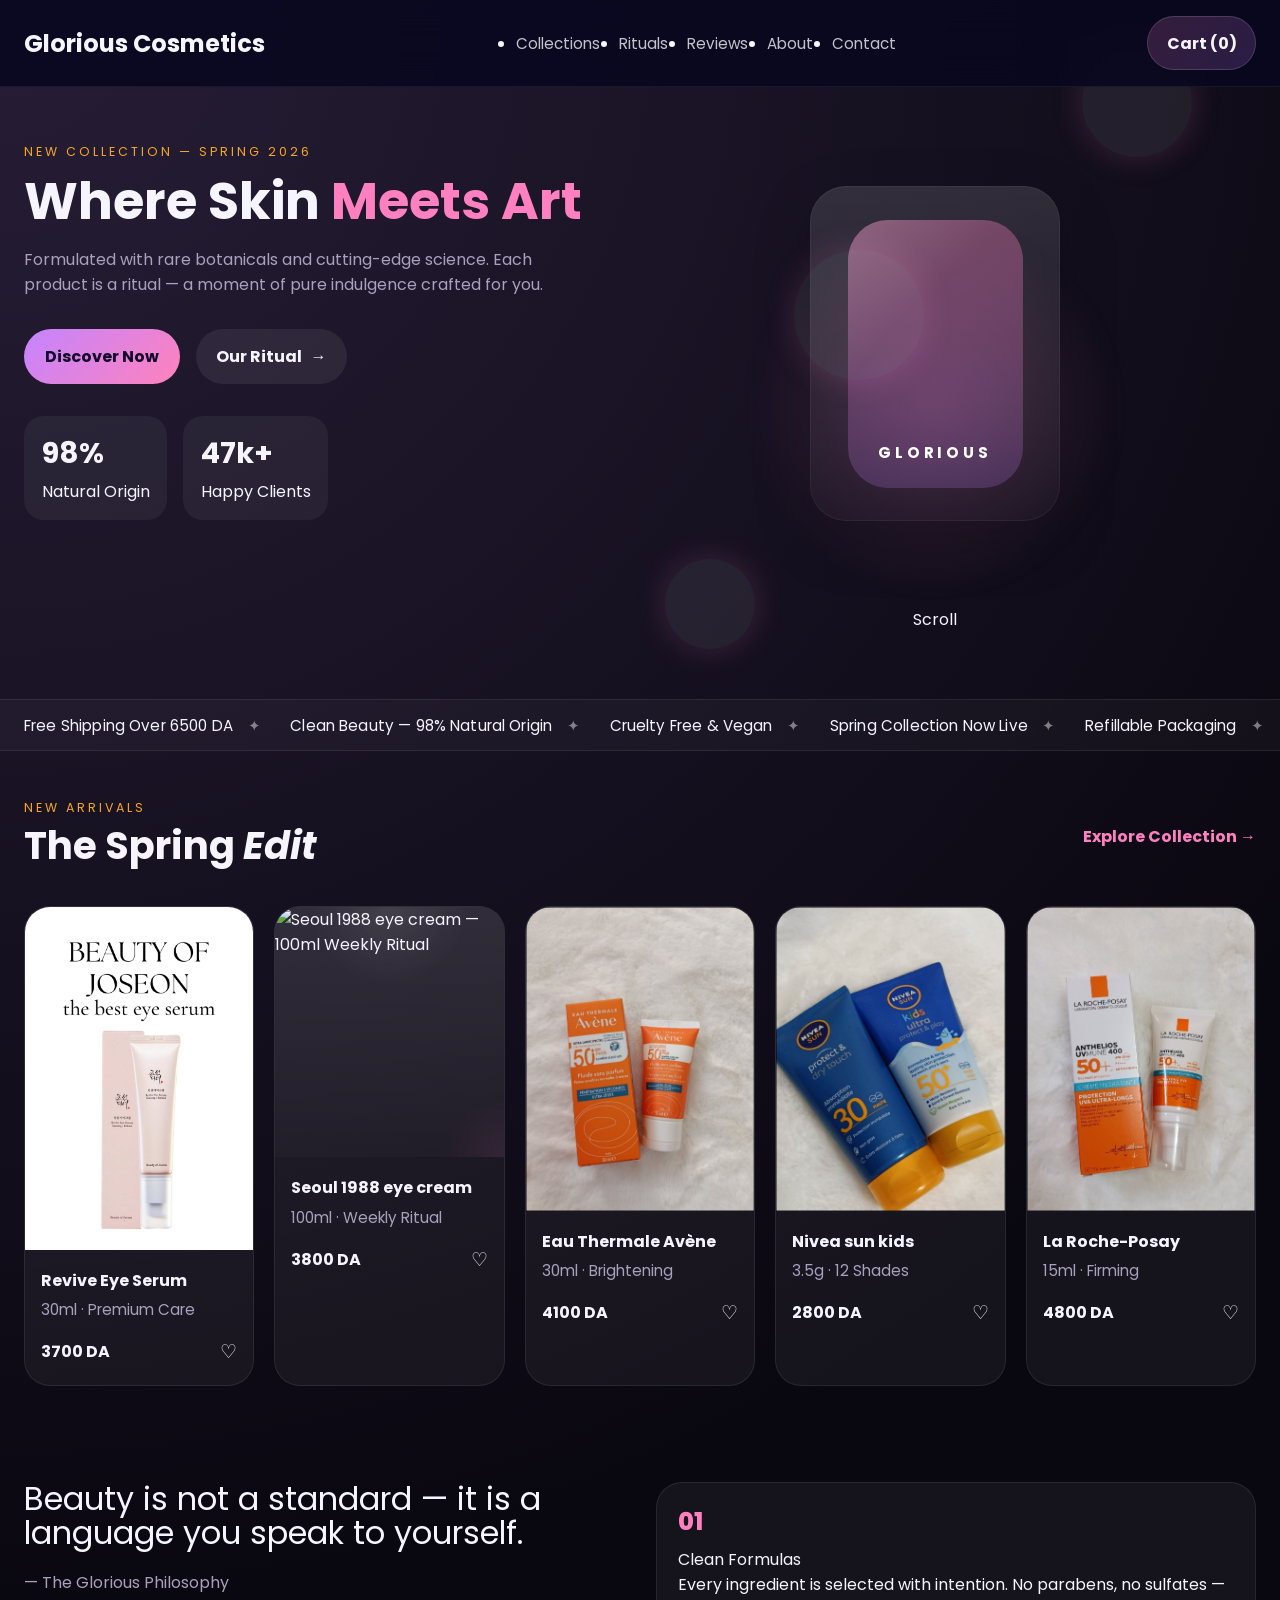
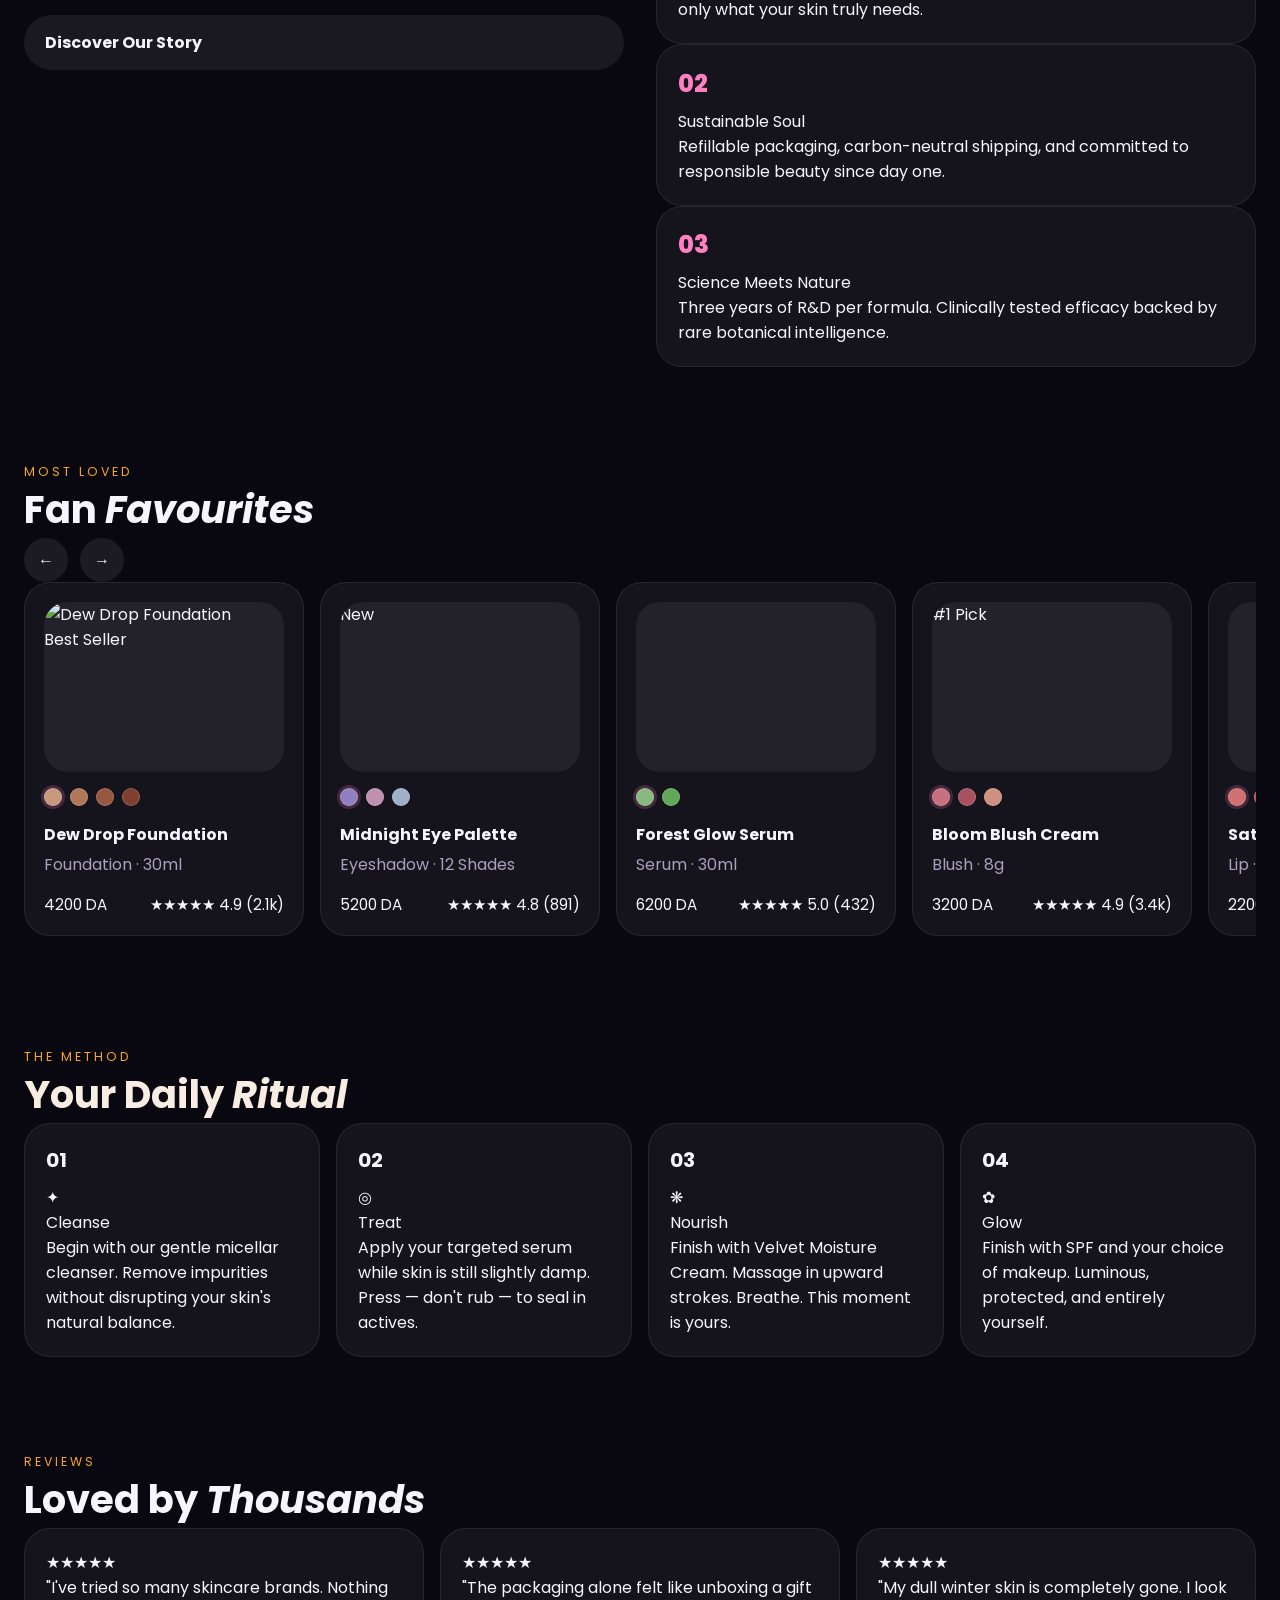
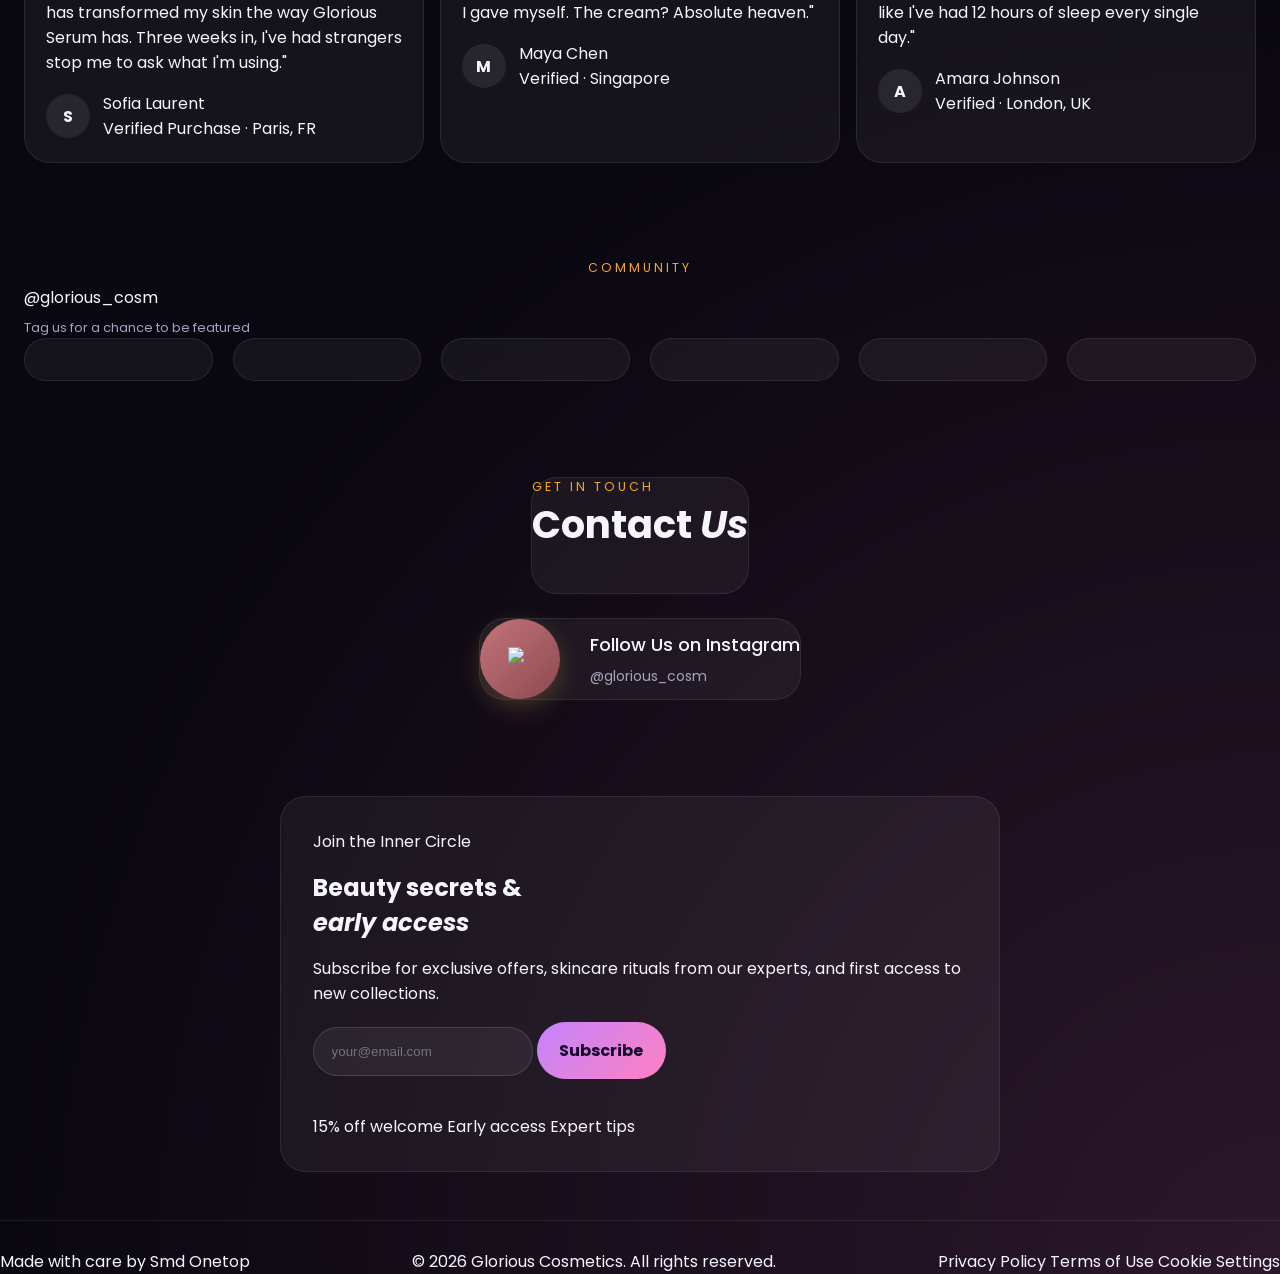
==== commit f32624a6: "Update image source path for product image" ====
--- a/index.html
+++ b/index.html
@@ -117,7 +117,7 @@
     <div class="product-card reveal">
       <div class="product-image">
         <div class="product-img-bg"></div>
-        <img src="/OOO.jpeg"
+        <img src="ss/OOO.jpeg"
              alt="Revive Eye Serum — 30ml Premium Care"
              loading="lazy"
              style="width:100%;height:100%;object-fit:contain;position:relative;z-index:1;">
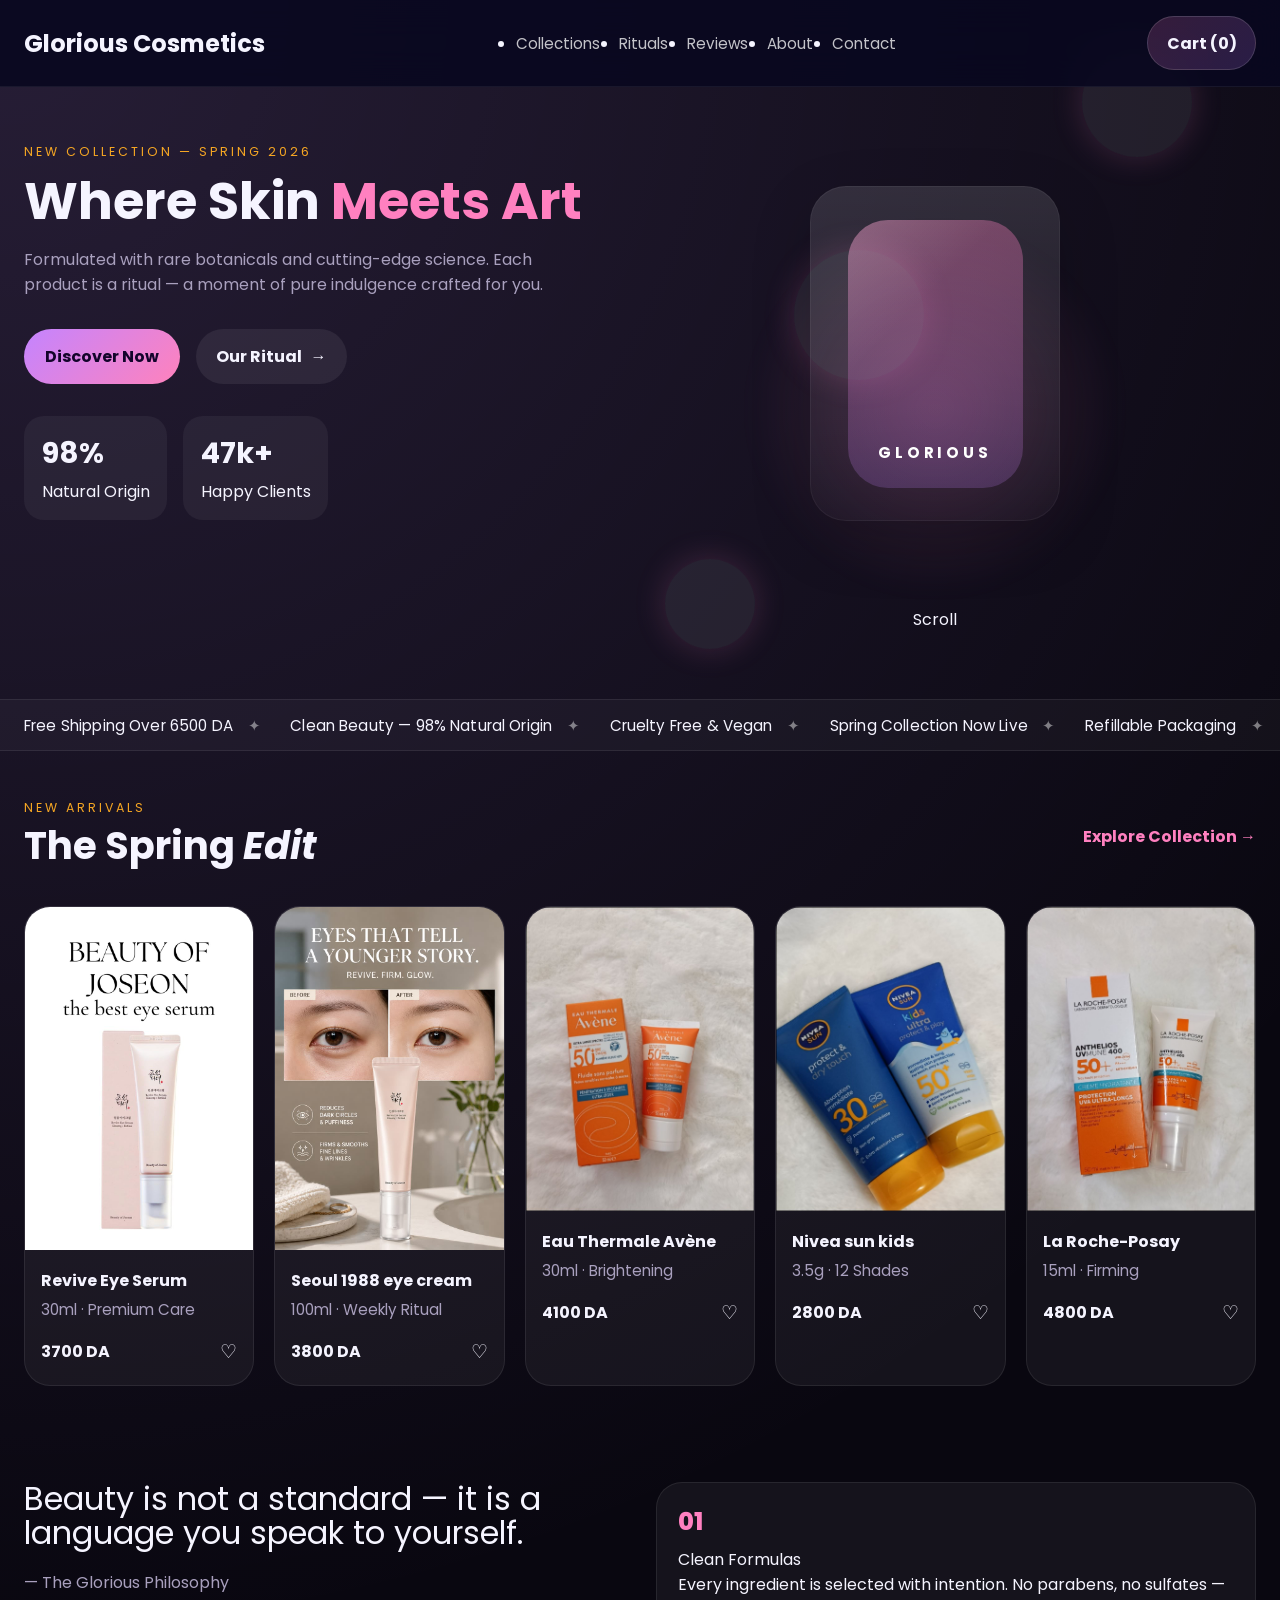
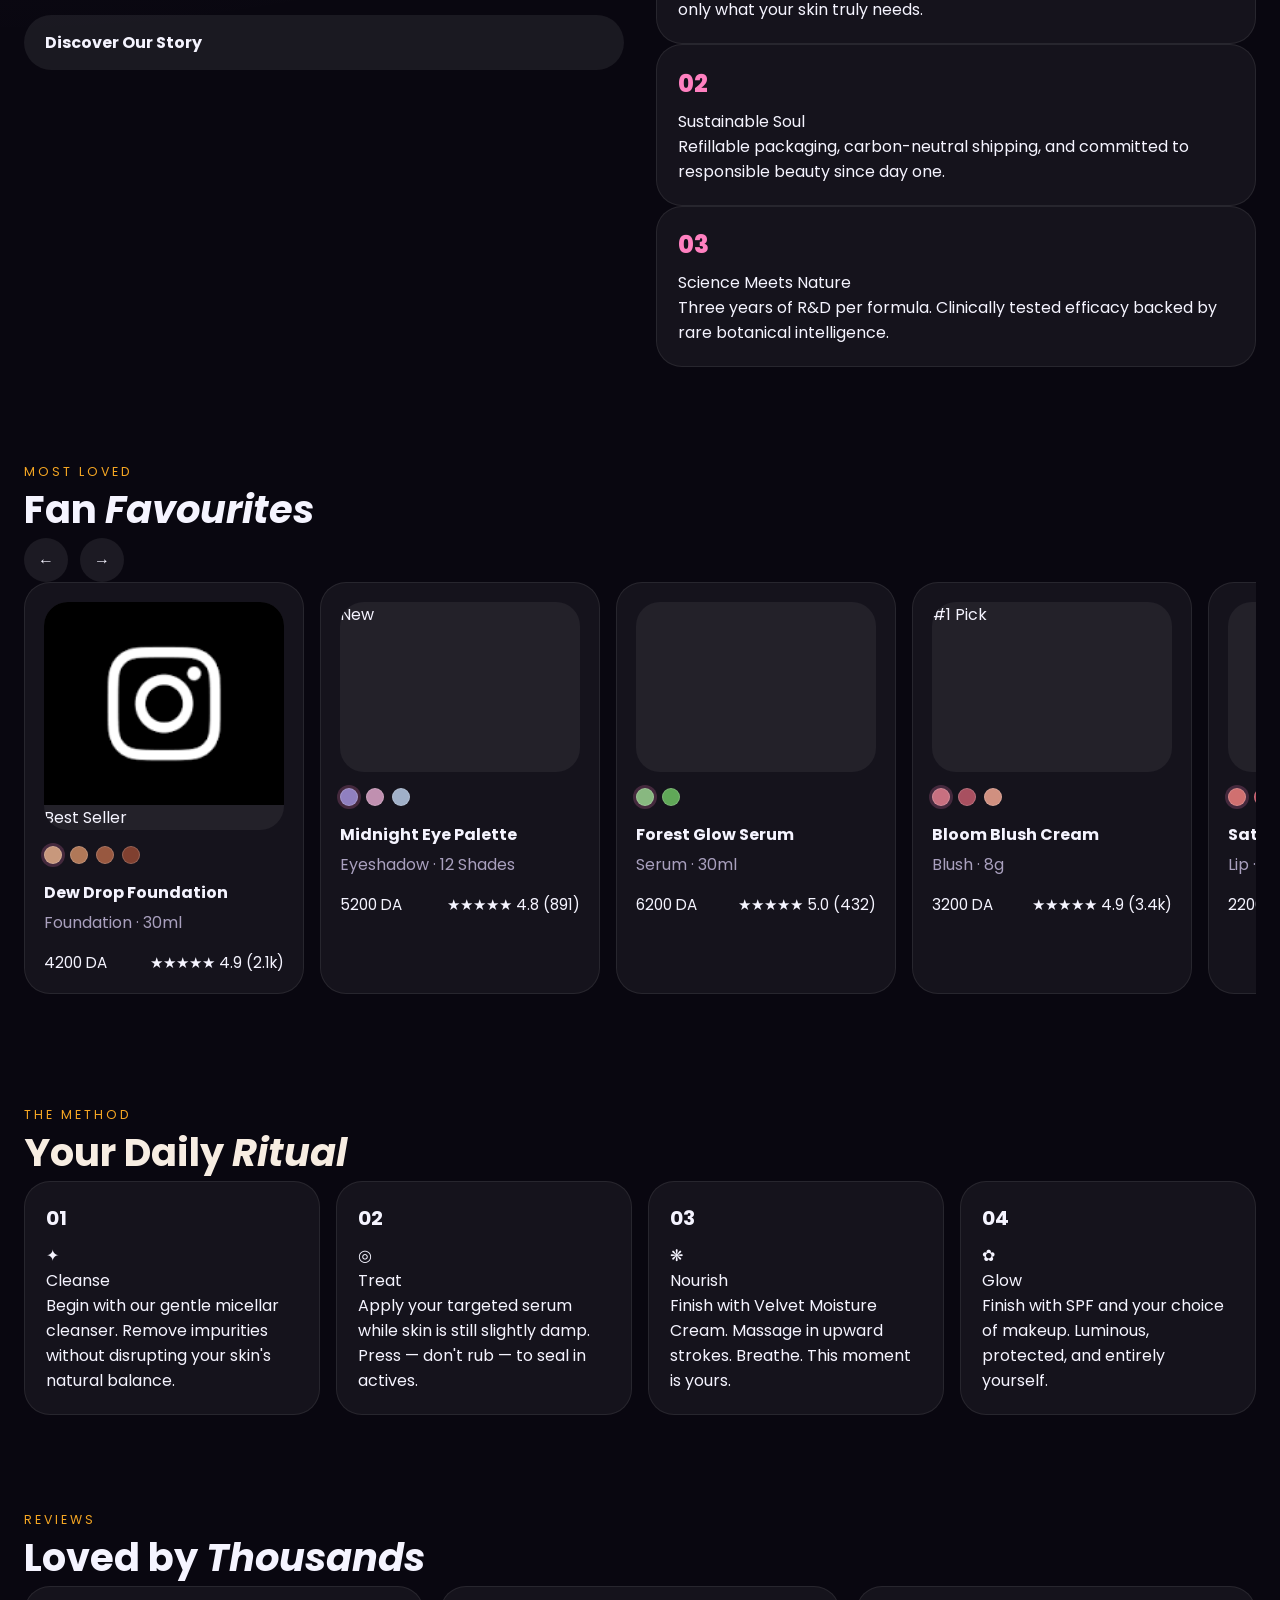
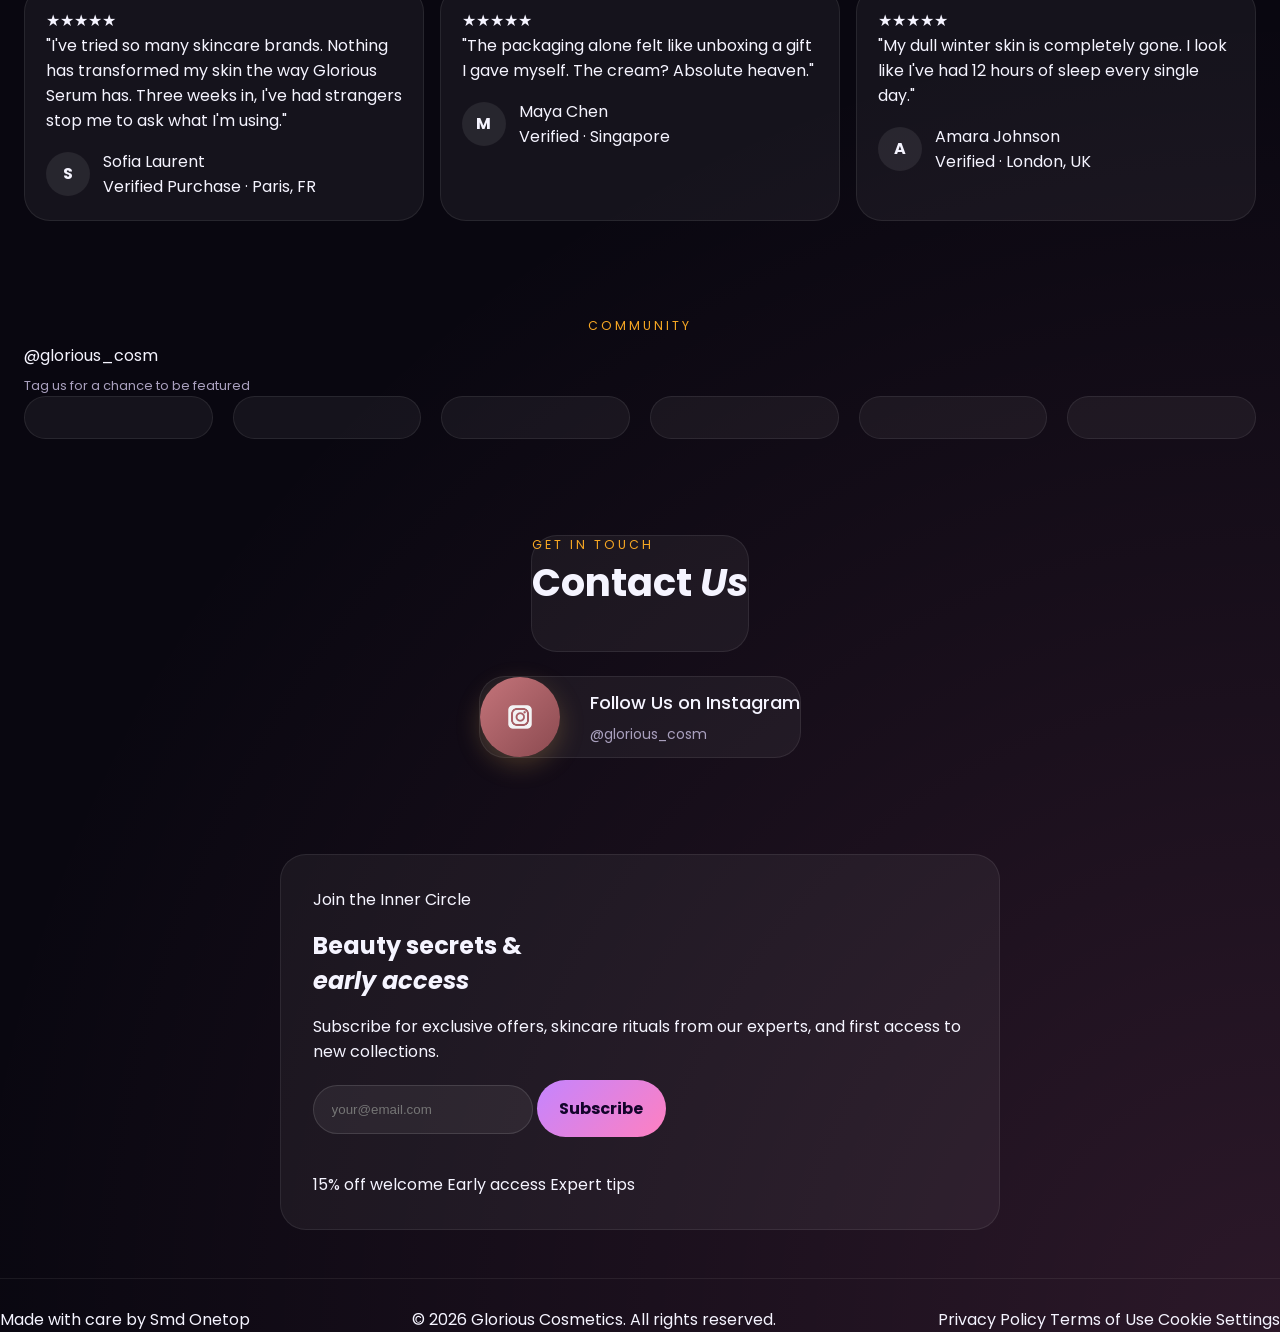
==== commit 206dd83c: "Fix image paths - update all image src attributes to correct directory structure" ====
--- a/index.html
+++ b/index.html
@@ -139,7 +139,7 @@
     <div class="product-card reveal reveal-delay-1">
       <div class="product-image">
         <div class="product-img-bg"></div>
-        <img src="/SEUL 1988 EYE CREAM.jpg"
+        <img src="ss/PPP.jpeg"
              alt="Seoul 1988 eye cream — 100ml Weekly Ritual"
              loading="lazy"
              style="width:100%;height:100%;object-fit:contain;position:relative;z-index:1;">
@@ -160,7 +160,7 @@
     <div class="product-card reveal reveal-delay-2">
       <div class="product-image">
         <div class="product-img-bg"></div>
-        <img src="/ss/EAU THERMALE.jpg"
+        <img src="ss/EAU THERMALE.jpg"
              alt="Eau Thermale Avène — 30ml Brightening"
              loading="lazy"
              style="width:100%;height:100%;object-fit:contain;position:relative;z-index:1;">
@@ -181,7 +181,7 @@
     <div class="product-card reveal reveal-delay-3">
       <div class="product-image">
         <div class="product-img-bg"></div>
-        <img src="/ss/NIVEA SUN KIDS.jpg"
+        <img src="ss/NIVEA SUN KIDS.jpg"
              alt="Nivea sun kids — 3.5g 12 Shades"
              loading="lazy"
              style="width:100%;height:100%;object-fit:contain;position:relative;z-index:1;">
@@ -202,7 +202,7 @@
     <div class="product-card reveal reveal-delay-1">
       <div class="product-image">
         <div class="product-img-bg"></div>
-        <img src="/ss/La Roche-Posay.jpg"
+        <img src="ss/La Roche-Posay.jpg"
              alt="Rose Eye Concentrate — 15ml Firming"
              loading="lazy"
              style="width:100%;height:100%;object-fit:contain;position:relative;z-index:1;">
@@ -272,7 +272,7 @@
   <div class="carousel-track" id="carousel" role="list">
     <div class="carousel-card c1" role="listitem">
       <div class="carousel-img">
-        <img src="download (1).png"
+        <img src="ss/download (1).png"
              alt="Dew Drop Foundation"
              loading="lazy"
              style="width:100%;height:100%;object-fit:contain;position:relative;z-index:1;">
@@ -491,7 +491,7 @@
               color:white;text-decoration:none;font-size:32px;
               transition:transform 0.3s,box-shadow 0.3s;
               box-shadow:0 8px 24px rgba(184,144,74,0.3);">
-      <img src="Instagram icon white 3.png" alt="Instagram" style="width: 24px; height: 24px;">
+      <img src="ss/Instagram icon white 3.png" alt="Instagram" style="width: 24px; height: 24px;">
     </a>
     <div>
       <p style="font-size:18px;color:var(--charcoal);margin-bottom:8px;font-weight:500;">Follow Us on Instagram</p>
@@ -850,4 +850,4 @@
 -->
 
 </body>
-</html>
+</html>
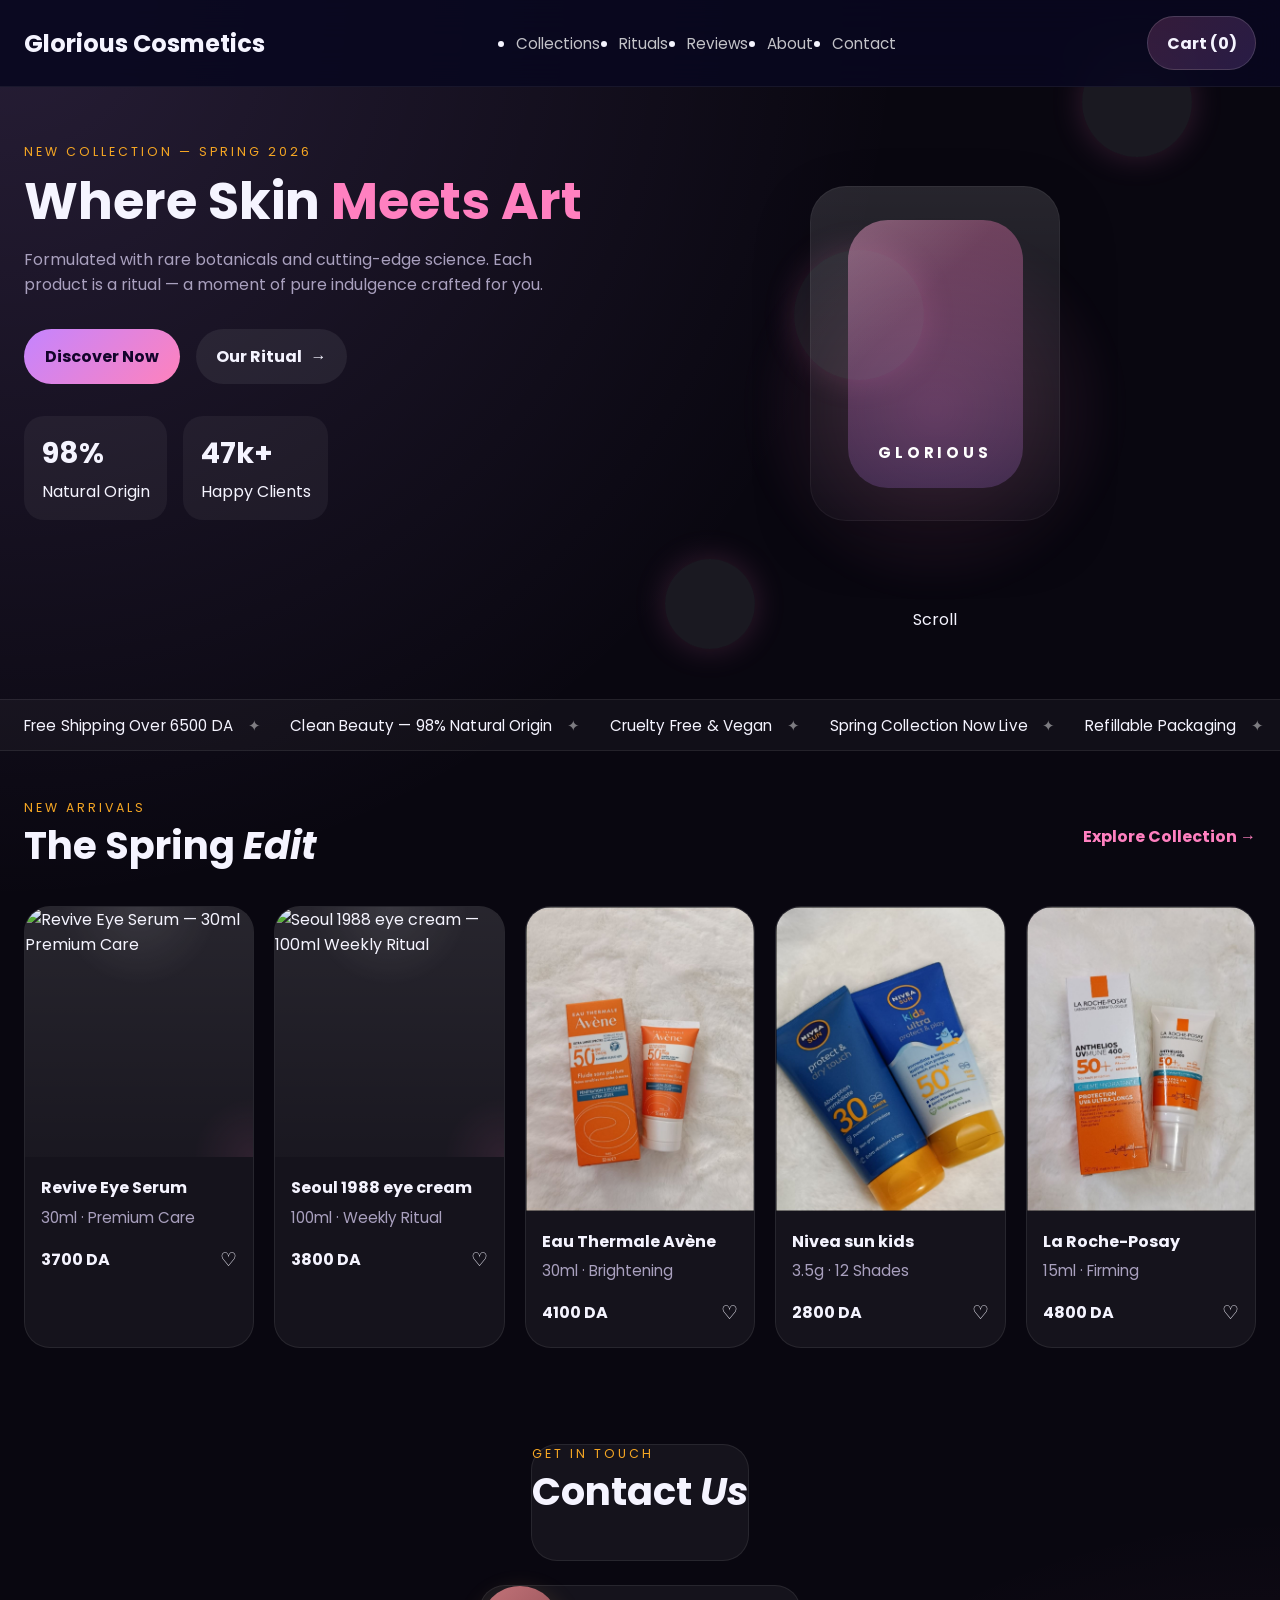
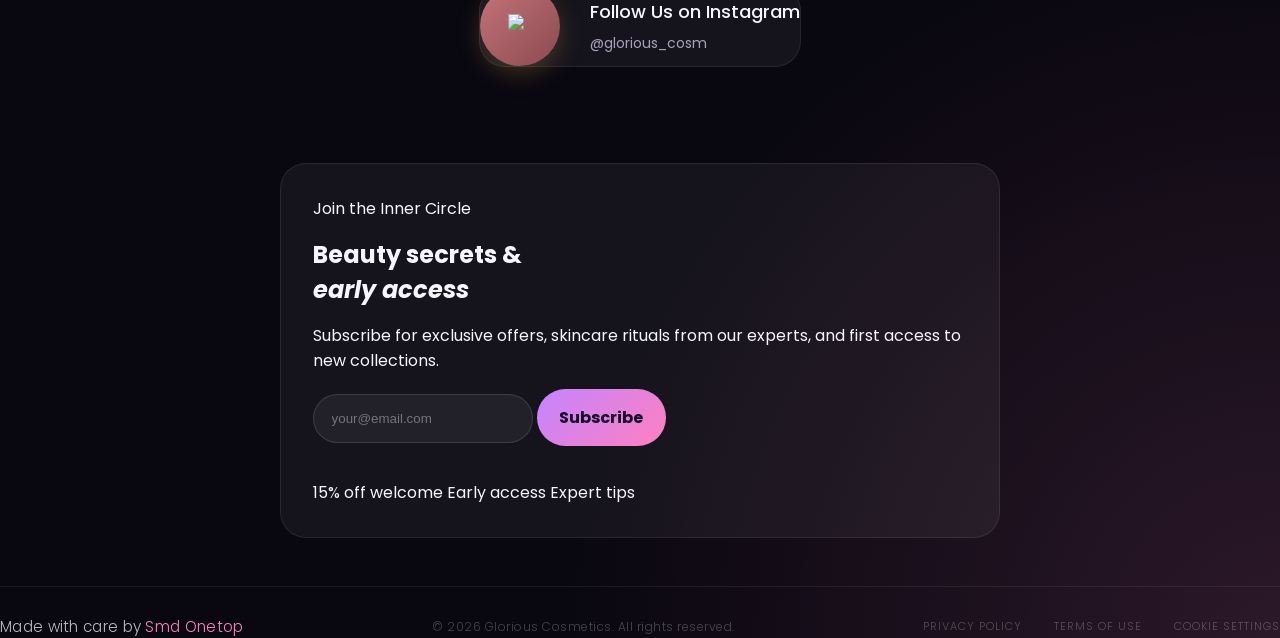
==== commit e92dda2b: "تعديل جذري" ====
--- a/index.html
+++ b/index.html
@@ -17,7 +17,7 @@
 ═══════════════════════════════════════ -->
 <nav id="main-nav" role="navigation" aria-label="Main navigation">
   <a href="#top" class="nav-logo" aria-label="Glorious Cosmetics — Home">
-   <H1>Glorious Cosmetics</H1>
+<H1>Glorious Cosmetics</H1>
   </a>
 
   <ul class="nav-links">
@@ -29,7 +29,25 @@
   </ul>
 
   <div class="nav-actions">
-    <button class="nav-cart-btn" aria-label="View cart"><span>Cart (0)</span></button>
+    <button class="nav-cart-btn" id="nav-cart-btn" type="button" aria-label="View cart" aria-expanded="false">
+      <span>Cart (0)</span>
+    </button>
+    <div class="cart-panel" id="cart-panel" aria-hidden="true">
+      <div class="cart-panel-header">
+        <h3>Your bag</h3>
+        <button class="cart-close-btn" id="cart-close-btn" type="button" aria-label="Close cart">×</button>
+      </div>
+      <div class="cart-panel-body" id="cart-panel-body">
+        <p class="cart-empty">Your bag is empty.</p>
+      </div>
+      <div class="cart-panel-footer">
+        <div class="cart-summary">
+          <span>Total</span>
+          <strong id="cart-total">0 DA</strong>
+        </div>
+        <a href="checkout.html?fromCart=1" class="btn-primary cart-checkout-btn">Checkout</a>
+      </div>
+    </div>
   </div>
 </nav>
 
@@ -117,7 +135,7 @@
     <div class="product-card reveal">
       <div class="product-image">
         <div class="product-img-bg"></div>
-        <img src="ss/OOO.jpeg"
+        <img src="/OOO.jpeg"
              alt="Revive Eye Serum — 30ml Premium Care"
              loading="lazy"
              style="width:100%;height:100%;object-fit:contain;position:relative;z-index:1;">
@@ -139,7 +157,7 @@
     <div class="product-card reveal reveal-delay-1">
       <div class="product-image">
         <div class="product-img-bg"></div>
-        <img src="ss/PPP.jpeg"
+        <img src="/SEUL 1988 EYE CREAM.jpg"
              alt="Seoul 1988 eye cream — 100ml Weekly Ritual"
              loading="lazy"
              style="width:100%;height:100%;object-fit:contain;position:relative;z-index:1;">
@@ -160,7 +178,7 @@
     <div class="product-card reveal reveal-delay-2">
       <div class="product-image">
         <div class="product-img-bg"></div>
-        <img src="ss/EAU THERMALE.jpg"
+        <img src="/ss/EAU THERMALE.jpg"
              alt="Eau Thermale Avène — 30ml Brightening"
              loading="lazy"
              style="width:100%;height:100%;object-fit:contain;position:relative;z-index:1;">
@@ -181,7 +199,7 @@
     <div class="product-card reveal reveal-delay-3">
       <div class="product-image">
         <div class="product-img-bg"></div>
-        <img src="ss/NIVEA SUN KIDS.jpg"
+        <img src="/ss/NIVEA SUN KIDS.jpg"
              alt="Nivea sun kids — 3.5g 12 Shades"
              loading="lazy"
              style="width:100%;height:100%;object-fit:contain;position:relative;z-index:1;">
@@ -202,7 +220,7 @@
     <div class="product-card reveal reveal-delay-1">
       <div class="product-image">
         <div class="product-img-bg"></div>
-        <img src="ss/La Roche-Posay.jpg"
+        <img src="/ss/La Roche-Posay.jpg"
              alt="Rose Eye Concentrate — 15ml Firming"
              loading="lazy"
              style="width:100%;height:100%;object-fit:contain;position:relative;z-index:1;">
@@ -222,249 +240,14 @@
   </div>
 </section>
 
-<!-- MANIFESTO -->
-<section id="about" class="section-manifesto">
-  <div class="manifesto-left">
-    <p class="manifesto-quote">
-      Beauty is not a standard — it is a language you speak to yourself.
-    </p>
-    <div class="manifesto-attr">— The Glorious Philosophy</div>
-    <a href="#about" class="btn-light">Discover Our Story</a>
-  </div>
-  <div class="manifesto-right">
-    <div class="value-item reveal">
-      <div class="value-num">01</div>
-      <div class="value-content">
-        <div class="value-title">Clean Formulas</div>
-        <div class="value-desc">Every ingredient is selected with intention. No parabens, no sulfates — only what your skin truly needs.</div>
-      </div>
-    </div>
-    <div class="value-item reveal reveal-delay-1">
-      <div class="value-num">02</div>
-      <div class="value-content">
-        <div class="value-title">Sustainable Soul</div>
-        <div class="value-desc">Refillable packaging, carbon-neutral shipping, and committed to responsible beauty since day one.</div>
-      </div>
-    </div>
-    <div class="value-item reveal reveal-delay-2">
-      <div class="value-num">03</div>
-      <div class="value-content">
-        <div class="value-title">Science Meets Nature</div>
-        <div class="value-desc">Three years of R&amp;D per formula. Clinically tested efficacy backed by rare botanical intelligence.</div>
-      </div>
-    </div>
-  </div>
-</section>
-
-
-<!-- BESTSELLERS -->
-<section class="section-bestsellers">
-  <div class="bestsellers-header">
-    <div class="reveal">
-      <div class="section-eyebrow">Most Loved</div>
-      <h2 class="section-title">Fan <em>Favourites</em></h2>
-    </div>
-    <div class="carousel-nav">
-      <button class="carousel-btn" id="prev-btn" aria-label="Previous products">←</button>
-      <button class="carousel-btn" id="next-btn" aria-label="Next products">→</button>
-    </div>
-  </div>
-  <div class="carousel-track" id="carousel" role="list">
-    <div class="carousel-card c1" role="listitem">
-      <div class="carousel-img">
-        <img src="ss/download (1).png"
-             alt="Dew Drop Foundation"
-             loading="lazy"
-             style="width:100%;height:100%;object-fit:contain;position:relative;z-index:1;">
-        <div class="carousel-img-bg"></div>
-        <div class="carousel-product-art"><div class="mini-bottle"></div></div>
-        <div class="bestseller-badge">Best Seller</div>
-      </div>
-      <div class="shade-dots" aria-label="Available shades">
-        <div class="shade-dot active" style="background:#C8987C;" aria-label="Shade: Sand"></div>
-        <div class="shade-dot" style="background:#B07858;" aria-label="Shade: Beige"></div>
-        <div class="shade-dot" style="background:#985840;" aria-label="Shade: Tan"></div>
-        <div class="shade-dot" style="background:#804030;" aria-label="Shade: Caramel"></div>
-      </div>
-      <div class="carousel-card-name">Dew Drop Foundation</div>
-      <div class="carousel-card-type">Foundation · 30ml</div>
-      <div class="carousel-card-footer">
-        <span class="carousel-card-price">4200 DA</span>
-        <div class="carousel-rating"><span class="stars" aria-label="Rating: 4.9 out of 5">★★★★★</span> 4.9 (2.1k)</div>
-      </div>
-    </div>
-
-    <div class="carousel-card c2" role="listitem">
-      <div class="carousel-img">
-        <div class="carousel-img-bg"></div>
-        <div class="carousel-product-art"><div class="mini-bottle"></div></div>
-        <div class="bestseller-badge">New</div>
-      </div>
-      <div class="shade-dots" aria-label="Available shades">
-        <div class="shade-dot active" style="background:#9080C0;" aria-label="Shade: Violet"></div>
-        <div class="shade-dot" style="background:#C090B0;" aria-label="Shade: Mauve"></div>
-        <div class="shade-dot" style="background:#A0B0C8;" aria-label="Shade: Slate"></div>
-      </div>
-      <div class="carousel-card-name">Midnight Eye Palette</div>
-      <div class="carousel-card-type">Eyeshadow · 12 Shades</div>
-      <div class="carousel-card-footer">
-        <span class="carousel-card-price">5200 DA</span>
-        <div class="carousel-rating"><span class="stars" aria-label="Rating: 4.8 out of 5">★★★★★</span> 4.8 (891)</div>
-      </div>
-    </div>
-
-    <div class="carousel-card c3" role="listitem">
-      <div class="carousel-img">
-        <div class="carousel-img-bg"></div>
-        <div class="carousel-product-art"><div class="mini-bottle"></div></div>
-      </div>
-      <div class="shade-dots" aria-label="Variant">
-        <div class="shade-dot active" style="background:#88B880;" aria-label="Variant: Forest"></div>
-        <div class="shade-dot" style="background:#60A858;" aria-label="Variant: Jade"></div>
-      </div>
-      <div class="carousel-card-name">Forest Glow Serum</div>
-      <div class="carousel-card-type">Serum · 30ml</div>
-      <div class="carousel-card-footer">
-        <span class="carousel-card-price">6200 DA</span>
-        <div class="carousel-rating"><span class="stars" aria-label="Rating: 5 out of 5">★★★★★</span> 5.0 (432)</div>
-      </div>
-    </div>
-
-    <div class="carousel-card c4" role="listitem">
-      <div class="carousel-img">
-        <div class="carousel-img-bg"></div>
-        <div class="carousel-product-art"><div class="mini-bottle"></div></div>
-        <div class="bestseller-badge">#1 Pick</div>
-      </div>
-      <div class="shade-dots" aria-label="Available shades">
-        <div class="shade-dot active" style="background:#C87080;" aria-label="Shade: Rose"></div>
-        <div class="shade-dot" style="background:#A85060;" aria-label="Shade: Raspberry"></div>
-        <div class="shade-dot" style="background:#D09080;" aria-label="Shade: Peach"></div>
-      </div>
-      <div class="carousel-card-name">Bloom Blush Cream</div>
-      <div class="carousel-card-type">Blush · 8g</div>
-      <div class="carousel-card-footer">
-        <span class="carousel-card-price">3200 DA</span>
-        <div class="carousel-rating"><span class="stars" aria-label="Rating: 4.9 out of 5">★★★★★</span> 4.9 (3.4k)</div>
-      </div>
-    </div>
-
-    <div class="carousel-card c5" role="listitem">
-      <div class="carousel-img">
-        <div class="carousel-img-bg"></div>
-        <div class="carousel-product-art"><div class="mini-bottle"></div></div>
-      </div>
-      <div class="shade-dots" aria-label="Available shades">
-        <div class="shade-dot active" style="background:#D07070;" aria-label="Shade: Coral"></div>
-        <div class="shade-dot" style="background:#C05060;" aria-label="Shade: Berry"></div>
-        <div class="shade-dot" style="background:#E09080;" aria-label="Shade: Nude"></div>
-      </div>
-      <div class="carousel-card-name">Satin Lip Gloss</div>
-      <div class="carousel-card-type">Lip · 4ml</div>
-      <div class="carousel-card-footer">
-        <span class="carousel-card-price">2200 DA</span>
-        <div class="carousel-rating"><span class="stars" aria-label="Rating: 4.7 out of 5">★★★★☆</span> 4.7 (1.2k)</div>
-      </div>
-    </div>
-  </div>
-</section>
-
-
-<!-- RITUAL -->
-<section id="ritual" class="section-ritual">
-  <div class="reveal">
-    <div class="section-eyebrow" style="color:var(--gold);">The Method</div>
-    <h2 class="section-title" style="color:var(--cream);">Your Daily <em>Ritual</em></h2>
-  </div>
-  <div class="ritual-steps">
-    <div class="ritual-step reveal">
-      <div class="ritual-step-num" aria-hidden="true">01</div>
-      <div class="ritual-icon" aria-hidden="true">✦</div>
-      <div class="ritual-step-title">Cleanse</div>
-      <div class="ritual-step-desc">Begin with our gentle micellar cleanser. Remove impurities without disrupting your skin's natural balance.</div>
-    </div>
-    <div class="ritual-step reveal reveal-delay-1">
-      <div class="ritual-step-num" aria-hidden="true">02</div>
-      <div class="ritual-icon" aria-hidden="true">◎</div>
-      <div class="ritual-step-title">Treat</div>
-      <div class="ritual-step-desc">Apply your targeted serum while skin is still slightly damp. Press — don't rub — to seal in actives.</div>
-    </div>
-    <div class="ritual-step reveal reveal-delay-2">
-      <div class="ritual-step-num" aria-hidden="true">03</div>
-      <div class="ritual-icon" aria-hidden="true">❋</div>
-      <div class="ritual-step-title">Nourish</div>
-      <div class="ritual-step-desc">Finish with Velvet Moisture Cream. Massage in upward strokes. Breathe. This moment is yours.</div>
-    </div>
-    <div class="ritual-step reveal reveal-delay-3">
-      <div class="ritual-step-num" aria-hidden="true">04</div>
-      <div class="ritual-icon" aria-hidden="true">✿</div>
-      <div class="ritual-step-title">Glow</div>
-      <div class="ritual-step-desc">Finish with SPF and your choice of makeup. Luminous, protected, and entirely yourself.</div>
-    </div>
-  </div>
-</section>
-
-
-<!-- TESTIMONIALS -->
-<section id="testimonials" class="section-testimonials">
-  <div class="reveal">
-    <div class="section-eyebrow">Reviews</div>
-    <h2 class="section-title">Loved by <em>Thousands</em></h2>
-  </div>
-  <div class="testimonials-grid">
-    <div class="testimonial-card featured reveal">
-      <div class="testimonial-stars" aria-label="5 stars">★★★★★</div>
-      <p class="testimonial-text">"I've tried so many skincare brands. Nothing has transformed my skin the way Glorious Serum has. Three weeks in, I've had strangers stop me to ask what I'm using."</p>
-      <div class="testimonial-author">
-        <div class="author-avatar a1" aria-hidden="true">S</div>
-        <div>
-          <div class="author-name">Sofia Laurent</div>
-          <div class="author-tag">Verified Purchase · Paris, FR</div>
-        </div>
-      </div>
-    </div>
-    <div class="testimonial-card reveal reveal-delay-1">
-      <div class="testimonial-stars" aria-label="5 stars">★★★★★</div>
-      <p class="testimonial-text">"The packaging alone felt like unboxing a gift I gave myself. The cream? Absolute heaven."</p>
-      <div class="testimonial-author">
-        <div class="author-avatar a2" aria-hidden="true">M</div>
-        <div>
-          <div class="author-name">Maya Chen</div>
-          <div class="author-tag">Verified · Singapore</div>
-        </div>
-      </div>
-    </div>
-    <div class="testimonial-card reveal reveal-delay-2">
-      <div class="testimonial-stars" aria-label="5 stars">★★★★★</div>
-      <p class="testimonial-text">"My dull winter skin is completely gone. I look like I've had 12 hours of sleep every single day."</p>
-      <div class="testimonial-author">
-        <div class="author-avatar a3" aria-hidden="true">A</div>
-        <div>
-          <div class="author-name">Amara Johnson</div>
-          <div class="author-tag">Verified · London, UK</div>
-        </div>
-      </div>
-    </div>
-  </div>
-</section>
-
-
-<!-- UGC GRID -->
-<section class="section-ugc">
-  <div class="ugc-header reveal">
-    <div class="section-eyebrow" style="text-align:center;margin-bottom:8px;">Community</div>
-    <div class="ugc-handle">@glorious_cosm</div>
-    <p style="font-size:13px;color:var(--muted);margin-top:8px;">Tag us for a chance to be featured</p>
-  </div>
-  <div class="ugc-grid">
-    <div class="ugc-item reveal"><div class="ugc-bg"></div><div class="ugc-overlay"><span class="ugc-icon" aria-hidden="true">♡</span></div></div>
-    <div class="ugc-item reveal reveal-delay-1"><div class="ugc-bg"></div><div class="ugc-overlay"><span class="ugc-icon" aria-hidden="true">♡</span></div></div>
-    <div class="ugc-item reveal reveal-delay-2"><div class="ugc-bg"></div><div class="ugc-overlay"><span class="ugc-icon" aria-hidden="true">♡</span></div></div>
-    <div class="ugc-item reveal reveal-delay-3"><div class="ugc-bg"></div><div class="ugc-overlay"><span class="ugc-icon" aria-hidden="true">♡</span></div></div>
-    <div class="ugc-item reveal reveal-delay-1"><div class="ugc-bg"></div><div class="ugc-overlay"><span class="ugc-icon" aria-hidden="true">♡</span></div></div>
-    <div class="ugc-item reveal reveal-delay-2"><div class="ugc-bg"></div><div class="ugc-overlay"><span class="ugc-icon" aria-hidden="true">♡</span></div></div>
-  </div>
-</section>
+
+
+
+
+
+
+
+
 
 
 <!-- ═══════════════════════════════════════
@@ -491,7 +274,7 @@
               color:white;text-decoration:none;font-size:32px;
               transition:transform 0.3s,box-shadow 0.3s;
               box-shadow:0 8px 24px rgba(184,144,74,0.3);">
-      <img src="ss/Instagram icon white 3.png" alt="Instagram" style="width: 24px; height: 24px;">
+      <img src="Instagram icon white 3.png" alt="Instagram" style="width: 24px; height: 24px;">
     </a>
     <div>
       <p style="font-size:18px;color:var(--charcoal);margin-bottom:8px;font-weight:500;">Follow Us on Instagram</p>
@@ -637,27 +420,29 @@
 const prevBtn  = document.getElementById('prev-btn');
 const nextBtn  = document.getElementById('next-btn');
 
-prevBtn.addEventListener('click', function() {
-  carousel.scrollBy({ left: -304, behavior: 'smooth' });
-});
-nextBtn.addEventListener('click', function() {
-  carousel.scrollBy({ left: 304, behavior: 'smooth' });
-});
-
-let isDragging = false, startX = 0, scrollLeft = 0;
-carousel.addEventListener('mousedown', function(e) {
-  isDragging = true;
-  startX     = e.pageX - carousel.offsetLeft;
-  scrollLeft = carousel.scrollLeft;
-}, { passive: true });
-carousel.addEventListener('mouseleave',  function() { isDragging = false; });
-carousel.addEventListener('mouseup',     function() { isDragging = false; });
-carousel.addEventListener('mousemove', function(e) {
-  if (!isDragging) return;
-  e.preventDefault();
-  const x = e.pageX - carousel.offsetLeft;
-  carousel.scrollLeft = scrollLeft - (x - startX) * 1.2;
-});
+if (carousel && prevBtn && nextBtn) {
+  prevBtn.addEventListener('click', function() {
+    carousel.scrollBy({ left: -304, behavior: 'smooth' });
+  });
+  nextBtn.addEventListener('click', function() {
+    carousel.scrollBy({ left: 304, behavior: 'smooth' });
+  });
+
+  let isDragging = false, startX = 0, scrollLeft = 0;
+  carousel.addEventListener('mousedown', function(e) {
+    isDragging = true;
+    startX     = e.pageX - carousel.offsetLeft;
+    scrollLeft = carousel.scrollLeft;
+  }, { passive: true });
+  carousel.addEventListener('mouseleave',  function() { isDragging = false; });
+  carousel.addEventListener('mouseup',     function() { isDragging = false; });
+  carousel.addEventListener('mousemove', function(e) {
+    if (!isDragging) return;
+    e.preventDefault();
+    const x = e.pageX - carousel.offsetLeft;
+    carousel.scrollLeft = scrollLeft - (x - startX) * 1.2;
+  });
+}
 
 /* ─────────────────────────────────────────
    Shade dot selection
@@ -785,17 +570,160 @@
 })();
 
 /* ─────────────────────────────────────────
-   ✅ FIX — Add to bag — ripple آمن
-   لا يُستخدم innerHTML
-───────────────────────────────────────── */
+   Cart system — works locally and safely
+───────────────────────────────────────── */
+const CART_STORAGE_KEY = 'glorious-cart';
+const navCartBtn = document.getElementById('nav-cart-btn');
+const cartPanel = document.getElementById('cart-panel');
+const cartPanelBody = document.getElementById('cart-panel-body');
+const cartTotal = document.getElementById('cart-total');
+const cartCloseBtn = document.getElementById('cart-close-btn');
+
+function readCart() {
+  try {
+    const raw = localStorage.getItem(CART_STORAGE_KEY);
+    if (!raw) return [];
+    const parsed = JSON.parse(raw);
+    return Array.isArray(parsed) ? parsed : [];
+  } catch (error) {
+    return [];
+  }
+}
+
+function saveCart(cartItems) {
+  localStorage.setItem(CART_STORAGE_KEY, JSON.stringify(cartItems));
+}
+
+function extractPrice(value) {
+  const match = String(value).match(/(\d+)/);
+  return match ? parseInt(match[1], 10) : 0;
+}
+
+function renderCartPanel(cartItems) {
+  if (!cartPanelBody) return;
+
+  if (!cartItems.length) {
+    cartPanelBody.innerHTML = '<p class="cart-empty">Your bag is empty.</p>';
+    return;
+  }
+
+  cartPanelBody.innerHTML = '';
+  const list = document.createElement('div');
+  list.className = 'cart-items-list';
+
+  cartItems.forEach(function(item, index) {
+    const row = document.createElement('div');
+    row.className = 'cart-item';
+    row.innerHTML = [
+      '<div>',
+      '<div class="cart-item-name">' + item.name + '</div>',
+      '<div class="cart-item-price">' + item.price + ' DA</div>',
+      '</div>',
+      '<div class="cart-item-actions">',
+      '<button type="button" class="cart-qty-btn" data-action="decrease" data-index="' + index + '" aria-label="Decrease quantity">−</button>',
+      '<span class="cart-item-qty">' + item.quantity + '</span>',
+      '<button type="button" class="cart-qty-btn" data-action="increase" data-index="' + index + '" aria-label="Increase quantity">+</button>',
+      '</div>',
+      '<button type="button" class="cart-remove-btn" data-action="remove" data-index="' + index + '" aria-label="Remove item">×</button>'
+    ].join('');
+    list.appendChild(row);
+  });
+
+  cartPanelBody.appendChild(list);
+}
+
+function updateCartUI() {
+  const cartItems = readCart();
+  const totalItems = cartItems.reduce(function(sum, item) {
+    return sum + (item.quantity || 1);
+  }, 0);
+  const totalPrice = cartItems.reduce(function(sum, item) {
+    return sum + (item.price || 0) * (item.quantity || 1);
+  }, 0);
+
+  if (navCartBtn) {
+    const label = navCartBtn.querySelector('span');
+    if (label) {
+      label.textContent = totalItems > 0 ? 'Cart (' + totalItems + ')' : 'Cart (0)';
+    }
+    navCartBtn.classList.toggle('has-items', totalItems > 0);
+    navCartBtn.setAttribute('aria-expanded', cartPanel && cartPanel.classList.contains('open') ? 'true' : 'false');
+  }
+
+  if (cartTotal) {
+    cartTotal.textContent = totalPrice + ' DA';
+  }
+
+  renderCartPanel(cartItems);
+}
+
+function openCart() {
+  if (cartPanel) {
+    cartPanel.classList.add('open');
+    cartPanel.setAttribute('aria-hidden', 'false');
+    if (navCartBtn) {
+      navCartBtn.setAttribute('aria-expanded', 'true');
+    }
+  }
+}
+
+function closeCart() {
+  if (cartPanel) {
+    cartPanel.classList.remove('open');
+    cartPanel.setAttribute('aria-hidden', 'true');
+    if (navCartBtn) {
+      navCartBtn.setAttribute('aria-expanded', 'false');
+    }
+  }
+}
+
+function addToCart(productName, productPrice) {
+  const cartItems = readCart();
+  const normalizedName = String(productName || '').trim();
+  const normalizedPrice = extractPrice(productPrice);
+  const existingItem = cartItems.find(function(item) {
+    return item.name === normalizedName;
+  });
+
+  if (existingItem) {
+    existingItem.quantity += 1;
+  } else {
+    cartItems.push({
+      name: normalizedName,
+      price: normalizedPrice,
+      quantity: 1
+    });
+  }
+
+  saveCart(cartItems);
+  updateCartUI();
+  openCart();
+}
+
+function changeCartQuantity(index, delta) {
+  const cartItems = readCart();
+  if (!cartItems[index]) return;
+  cartItems[index].quantity = Math.max(1, (cartItems[index].quantity || 1) + delta);
+  saveCart(cartItems);
+  updateCartUI();
+}
+
+function removeCartItem(index) {
+  const cartItems = readCart();
+  cartItems.splice(index, 1);
+  saveCart(cartItems);
+  updateCartUI();
+}
+
 document.querySelectorAll('.product-add-btn').forEach(function(btn) {
   btn.addEventListener('click', function(e) {
     const card = this.closest('.product-card');
     const name = card.querySelector('.product-name').textContent.trim();
     const price = card.querySelector('.product-price').textContent.trim();
-    const url = 'checkout.html?product=' + encodeURIComponent(name) + '&price=' + encodeURIComponent(price);
-
-    const rect   = this.getBoundingClientRect();
+
+    addToCart(name, price);
+
+    const rect = this.getBoundingClientRect();
     const ripple = document.createElement('span');
 
     ripple.style.cssText = [
@@ -804,21 +732,70 @@
       'background:rgba(255,255,255,0.35)',
       'width:60px',
       'height:60px',
-      'top:'    + (e.clientY - rect.top  - 30) + 'px',
-      'left:'   + (e.clientX - rect.left - 30) + 'px',
+      'top:' + (e.clientY - rect.top - 30) + 'px',
+      'left:' + (e.clientX - rect.left - 30) + 'px',
       'animation:rippleOut 0.5s ease forwards',
       'pointer-events:none'
     ].join(';');
 
-    this.appendChild(ripple);
-    setTimeout(function() { ripple.remove(); window.location.href = url; }, 120);
-  });
+    const addButton = this;
+    addButton.appendChild(ripple);
+    addButton.textContent = 'Added ✓';
+    addButton.disabled = true;
+
+    setTimeout(function() {
+      ripple.remove();
+      addButton.textContent = 'Add to Bag';
+      addButton.disabled = false;
+    }, 900);
+  });
+});
+
+if (cartPanelBody) {
+  cartPanelBody.addEventListener('click', function(event) {
+    const trigger = event.target.closest('button[data-action]');
+    if (!trigger) return;
+
+    const action = trigger.getAttribute('data-action');
+    const index = Number(trigger.getAttribute('data-index'));
+
+    if (action === 'increase') {
+      changeCartQuantity(index, 1);
+    } else if (action === 'decrease') {
+      changeCartQuantity(index, -1);
+    } else if (action === 'remove') {
+      removeCartItem(index);
+    }
+  });
+}
+
+if (navCartBtn) {
+  navCartBtn.addEventListener('click', function() {
+    if (cartPanel && cartPanel.classList.contains('open')) {
+      closeCart();
+    } else {
+      openCart();
+    }
+  });
+}
+
+if (cartCloseBtn) {
+  cartCloseBtn.addEventListener('click', closeCart);
+}
+
+document.addEventListener('click', function(event) {
+  if (!cartPanel || !navCartBtn) return;
+  const clickedInside = cartPanel.contains(event.target) || navCartBtn.contains(event.target);
+  if (!clickedInside && cartPanel.classList.contains('open')) {
+    closeCart();
+  }
 });
 
 /* Ripple animation */
 const rippleStyle = document.createElement('style');
 rippleStyle.textContent = '@keyframes rippleOut{from{transform:scale(0);opacity:1}to{transform:scale(4);opacity:0}}';
 document.head.appendChild(rippleStyle);
+updateCartUI();
 
 /* ─────────────────────────────────────────
    ✅ Security: منع right-click على الصور
--- a/style.css
+++ b/style.css
@@ -91,6 +91,14 @@
   align-items: center;
 }
 
+.nav-logo-text {
+  font-size: 1.2rem;
+  font-weight: 700;
+  letter-spacing: 0.04em;
+  color: var(--text);
+  margin: 0;
+}
+
 .nav-logo-img {
   display: block;
   max-width: 62px;
@@ -127,6 +135,7 @@
   display: flex;
   align-items: center;
   gap: 0.75rem;
+  position: relative;
 }
 
 .nav-cart-btn {
@@ -146,6 +155,115 @@
 .nav-cart-btn:focus-visible {
   transform: translateY(-1px);
   box-shadow: 0 12px 24px rgba(255, 128, 192, 0.18);
+}
+
+.nav-cart-btn.has-items {
+  background: linear-gradient(135deg, rgba(255, 128, 192, 0.28), rgba(196, 132, 255, 0.28));
+}
+
+.cart-panel {
+  position: absolute;
+  top: calc(100% + 0.75rem);
+  right: 0;
+  width: min(360px, calc(100vw - 2rem));
+  background: rgba(9, 7, 31, 0.98);
+  border: 1px solid rgba(255, 255, 255, 0.12);
+  border-radius: 24px;
+  padding: 1rem;
+  box-shadow: 0 24px 70px rgba(0, 0, 0, 0.32);
+  display: none;
+  z-index: 60;
+}
+
+.cart-panel.open {
+  display: block;
+}
+
+.cart-panel-header {
+  display: flex;
+  justify-content: space-between;
+  align-items: center;
+  margin-bottom: 0.9rem;
+}
+
+.cart-close-btn {
+  font-size: 1.2rem;
+  color: var(--muted);
+}
+
+.cart-panel-body {
+  max-height: 320px;
+  overflow-y: auto;
+  display: flex;
+  flex-direction: column;
+  gap: 0.7rem;
+}
+
+.cart-empty {
+  color: var(--muted);
+  font-size: 0.95rem;
+}
+
+.cart-items-list {
+  display: flex;
+  flex-direction: column;
+  gap: 0.75rem;
+}
+
+.cart-item {
+  display: grid;
+  grid-template-columns: 1fr auto auto;
+  gap: 0.7rem;
+  align-items: center;
+  padding-bottom: 0.7rem;
+  border-bottom: 1px solid rgba(255, 255, 255, 0.08);
+}
+
+.cart-item-name {
+  font-weight: 600;
+  margin-bottom: 0.2rem;
+}
+
+.cart-item-price {
+  color: var(--muted);
+  font-size: 0.9rem;
+}
+
+.cart-item-actions {
+  display: flex;
+  align-items: center;
+  gap: 0.35rem;
+}
+
+.cart-qty-btn {
+  width: 28px;
+  height: 28px;
+  border-radius: 50%;
+  background: rgba(255, 255, 255, 0.08);
+  display: grid;
+  place-items: center;
+}
+
+.cart-remove-btn {
+  color: var(--accent);
+  font-size: 1rem;
+}
+
+.cart-panel-footer {
+  margin-top: 0.9rem;
+  padding-top: 0.9rem;
+  border-top: 1px solid rgba(255, 255, 255, 0.08);
+}
+
+.cart-summary {
+  display: flex;
+  justify-content: space-between;
+  margin-bottom: 0.75rem;
+}
+
+.cart-checkout-btn {
+  width: 100%;
+  justify-content: center;
 }
 
 .hero {
@@ -807,6 +925,85 @@
   font-weight: 700;
 }
 
+/* ═══════════════════════════════════════
+   Quantity Selector
+═══════════════════════════════════════ */
+.quantity-selector {
+  display: flex;
+  align-items: center;
+  gap: 0.5rem;
+  padding: 0.5rem 0;
+}
+
+.qty-btn {
+  display: flex;
+  align-items: center;
+  justify-content: center;
+  width: 40px;
+  height: 40px;
+  border-radius: 8px;
+  background: rgba(192, 132, 255, 0.15);
+  color: var(--primary);
+  font-size: 1.2rem;
+  font-weight: 600;
+  cursor: pointer;
+  transition: all 0.3s ease;
+  border: 1px solid rgba(192, 132, 255, 0.3);
+}
+
+.qty-btn:hover {
+  background: rgba(192, 132, 255, 0.25);
+  border-color: rgba(192, 132, 255, 0.5);
+  transform: scale(1.05);
+}
+
+.qty-btn:active {
+  transform: scale(0.95);
+}
+
+.qty-input {
+  width: 60px;
+  height: 40px;
+  text-align: center;
+  font-size: 1rem;
+  font-weight: 600;
+  color: var(--text);
+  background: transparent;
+  border: 1px solid rgba(255, 255, 255, 0.1);
+  border-radius: 8px;
+  font-family: 'Poppins', sans-serif;
+}
+
+.qty-input:focus {
+  outline: none;
+  border-color: var(--primary);
+  box-shadow: 0 0 0 3px rgba(192, 132, 255, 0.1);
+}
+
+/* إخفاء الأسهم في input number */
+.qty-input::-webkit-outer-spin-button,
+.qty-input::-webkit-inner-spin-button {
+  -webkit-appearance: none;
+  margin: 0;
+}
+
+.qty-input[type=number] {
+  appearance: textfield;
+  -moz-appearance: textfield;
+}
+
+.total-row {
+  border-top: 2px solid rgba(192, 132, 255, 0.2);
+  padding-top: 1rem;
+  margin-top: 1rem;
+  font-size: 1.1rem;
+}
+
+.total-row strong {
+  color: var(--primary);
+  font-size: 1.2rem;
+}
+
 .checkout-highlights {
   display: grid;
   gap: 0.8rem;
@@ -1011,6 +1208,7 @@
     .checkout-grid {
       grid-template-columns: 1fr;
     }
+  }
 
     .checkout-intro {
       flex-direction: column;
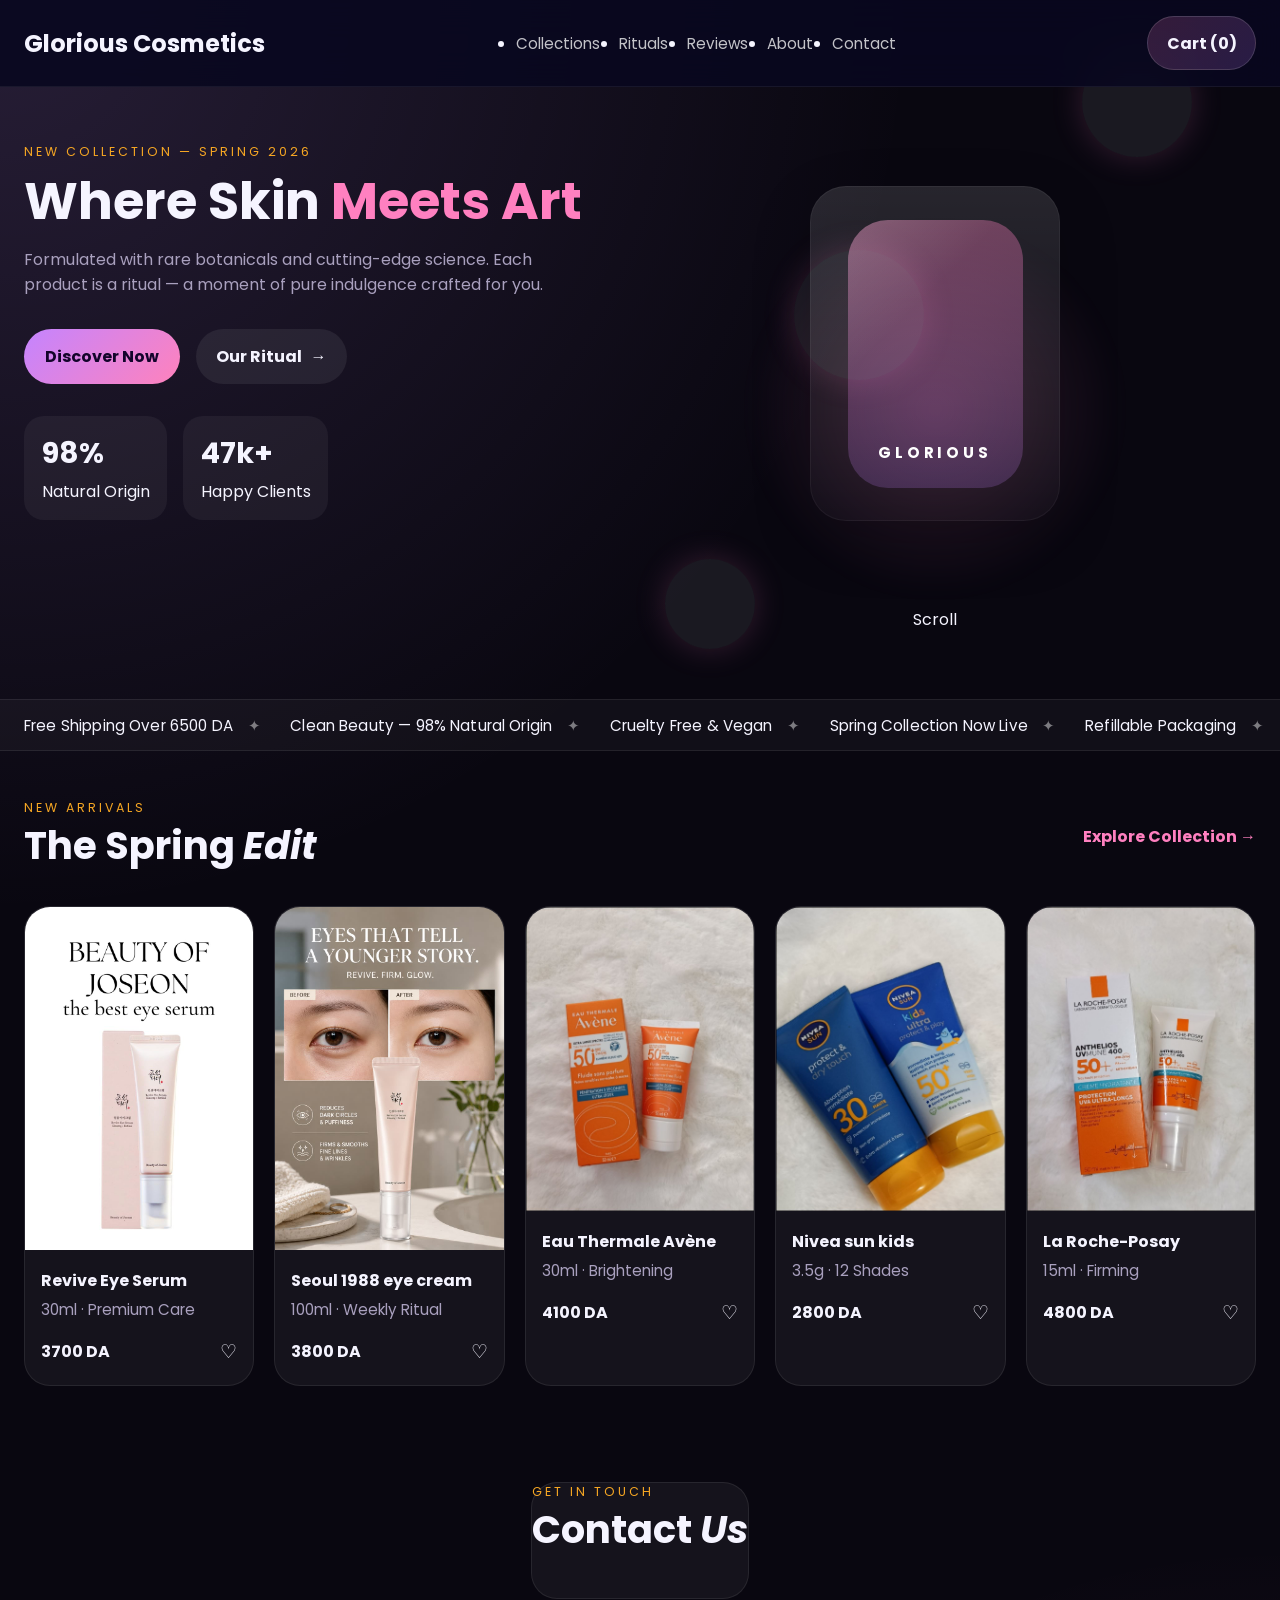
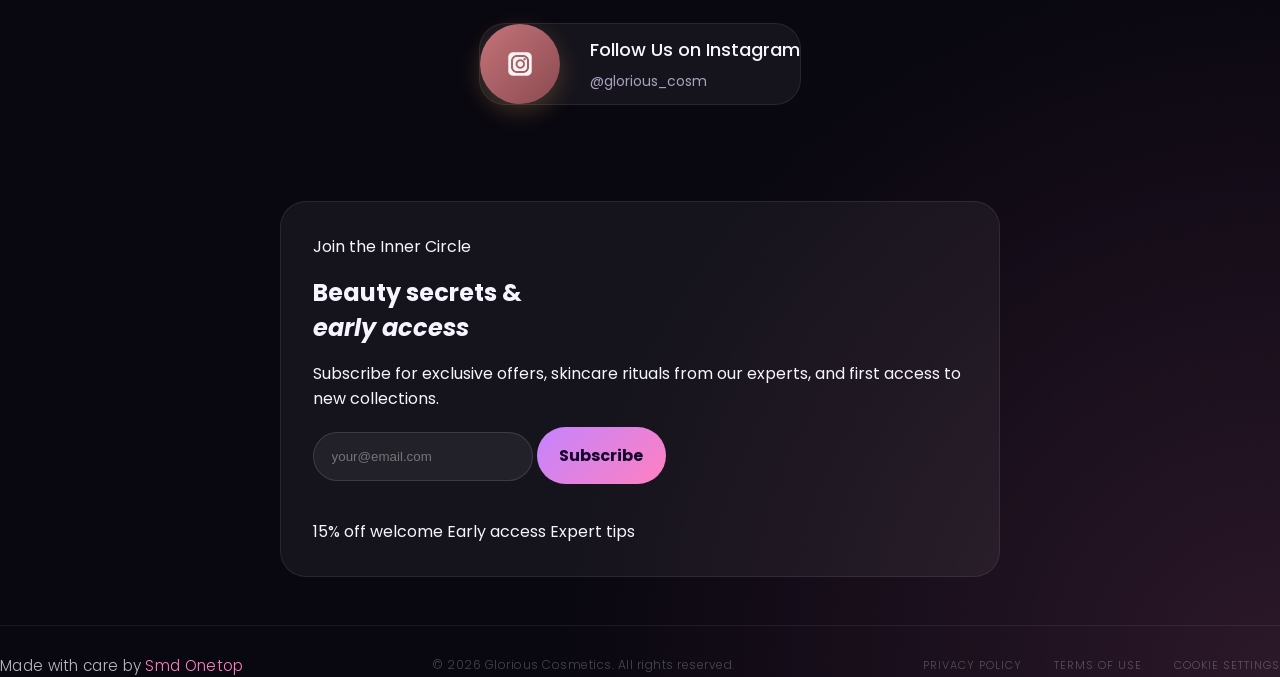
==== commit 968e7696: "Merge branch 'main' of https://github.com/smdonetop-ctrl/glorious-cosmetics" ====
--- a/index.html
+++ b/index.html
@@ -135,7 +135,7 @@
     <div class="product-card reveal">
       <div class="product-image">
         <div class="product-img-bg"></div>
-        <img src="/OOO.jpeg"
+        <img src="ss/OOO.jpeg"
              alt="Revive Eye Serum — 30ml Premium Care"
              loading="lazy"
              style="width:100%;height:100%;object-fit:contain;position:relative;z-index:1;">
@@ -157,7 +157,7 @@
     <div class="product-card reveal reveal-delay-1">
       <div class="product-image">
         <div class="product-img-bg"></div>
-        <img src="/SEUL 1988 EYE CREAM.jpg"
+        <img src="ss/PPP.jpeg"
              alt="Seoul 1988 eye cream — 100ml Weekly Ritual"
              loading="lazy"
              style="width:100%;height:100%;object-fit:contain;position:relative;z-index:1;">
@@ -178,7 +178,7 @@
     <div class="product-card reveal reveal-delay-2">
       <div class="product-image">
         <div class="product-img-bg"></div>
-        <img src="/ss/EAU THERMALE.jpg"
+        <img src="ss/EAU THERMALE.jpg"
              alt="Eau Thermale Avène — 30ml Brightening"
              loading="lazy"
              style="width:100%;height:100%;object-fit:contain;position:relative;z-index:1;">
@@ -199,7 +199,7 @@
     <div class="product-card reveal reveal-delay-3">
       <div class="product-image">
         <div class="product-img-bg"></div>
-        <img src="/ss/NIVEA SUN KIDS.jpg"
+        <img src="ss/NIVEA SUN KIDS.jpg"
              alt="Nivea sun kids — 3.5g 12 Shades"
              loading="lazy"
              style="width:100%;height:100%;object-fit:contain;position:relative;z-index:1;">
@@ -220,7 +220,7 @@
     <div class="product-card reveal reveal-delay-1">
       <div class="product-image">
         <div class="product-img-bg"></div>
-        <img src="/ss/La Roche-Posay.jpg"
+        <img src="ss/La Roche-Posay.jpg"
              alt="Rose Eye Concentrate — 15ml Firming"
              loading="lazy"
              style="width:100%;height:100%;object-fit:contain;position:relative;z-index:1;">
@@ -274,7 +274,7 @@
               color:white;text-decoration:none;font-size:32px;
               transition:transform 0.3s,box-shadow 0.3s;
               box-shadow:0 8px 24px rgba(184,144,74,0.3);">
-      <img src="Instagram icon white 3.png" alt="Instagram" style="width: 24px; height: 24px;">
+      <img src="ss/Instagram icon white 3.png" alt="Instagram" style="width: 24px; height: 24px;">
     </a>
     <div>
       <p style="font-size:18px;color:var(--charcoal);margin-bottom:8px;font-weight:500;">Follow Us on Instagram</p>
@@ -392,6 +392,15 @@
 }
 
 /* ─────────────────────────────────────────
+   ✅ NEW — Cart button functionality
+   ينقل المستخدم إلى صفحة الدفع
+───────────────────────────────────────── */
+const navCartBtn = document.getElementById('nav-cart-btn');
+navCartBtn.addEventListener('click', function() {
+  window.location.href = 'checkout.html';
+});
+
+/* ─────────────────────────────────────────
    Nav scroll
 ───────────────────────────────────────── */
 const nav = document.getElementById('main-nav');
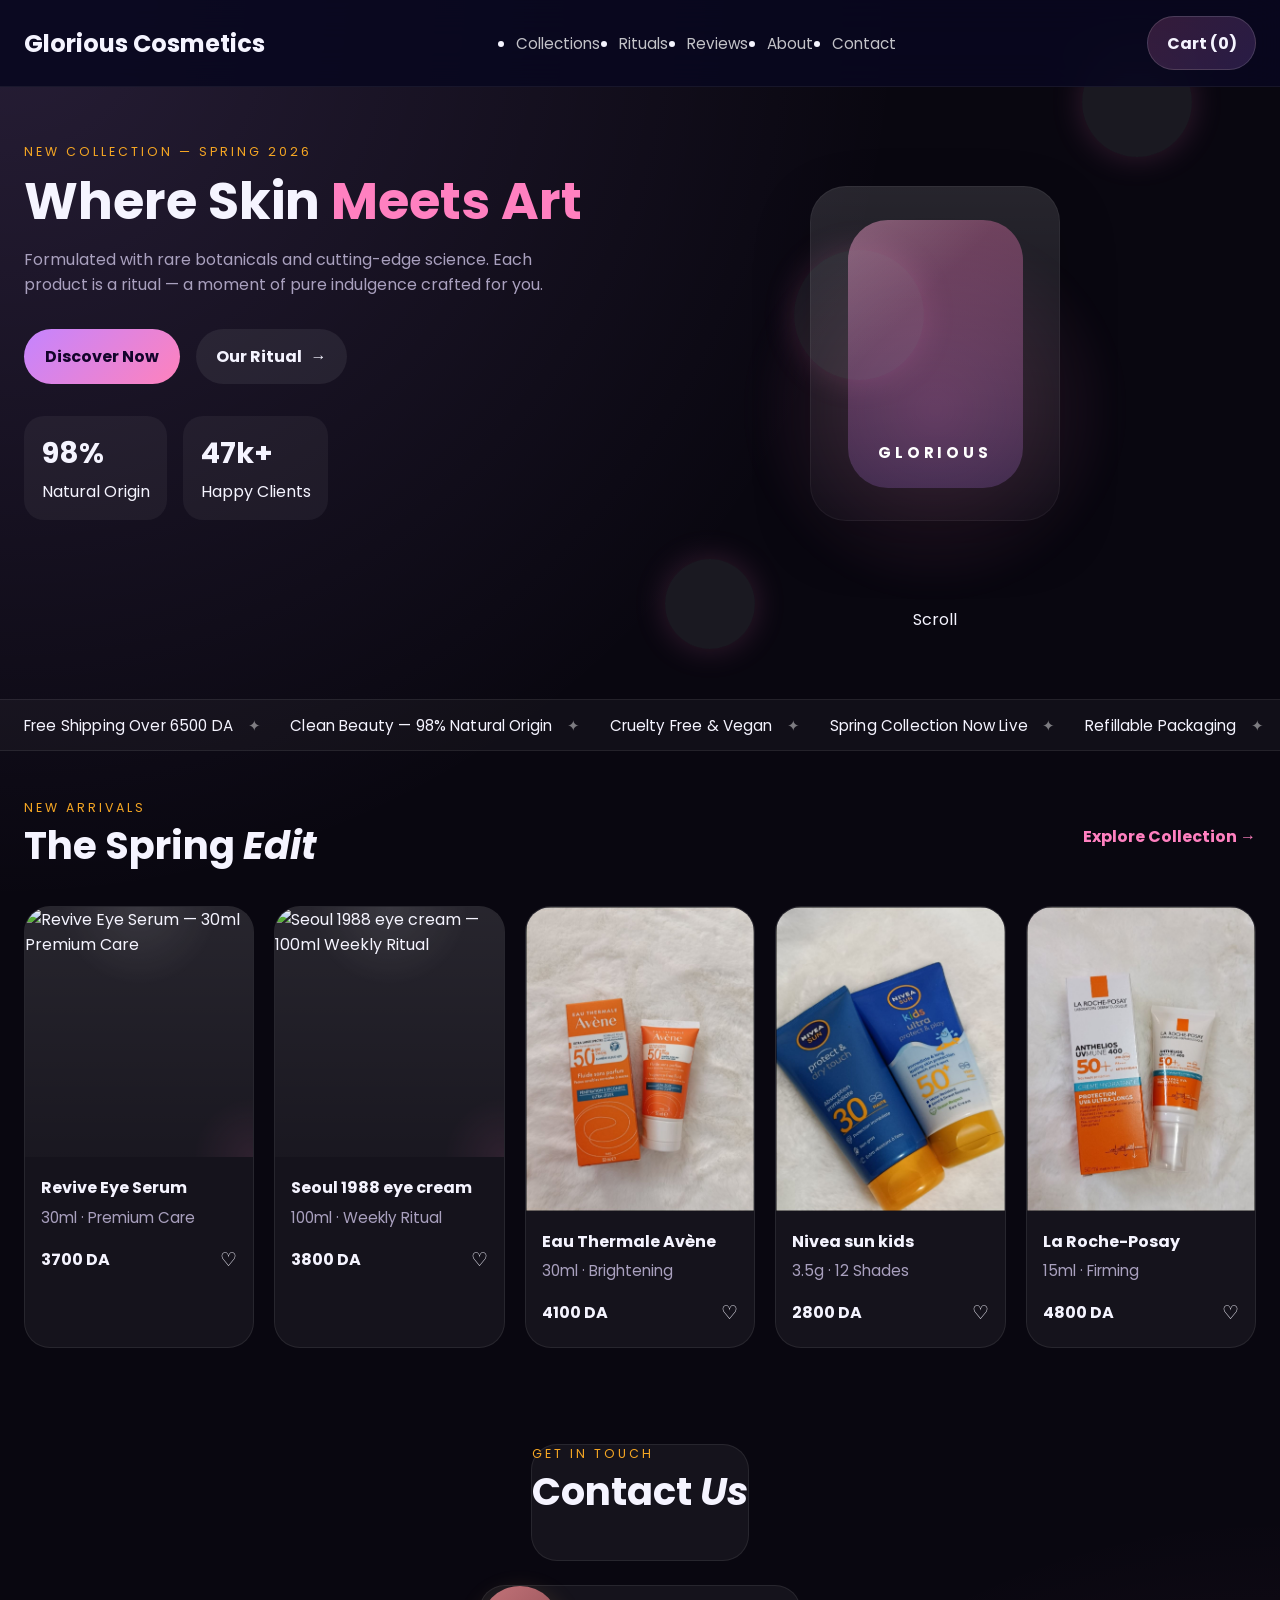
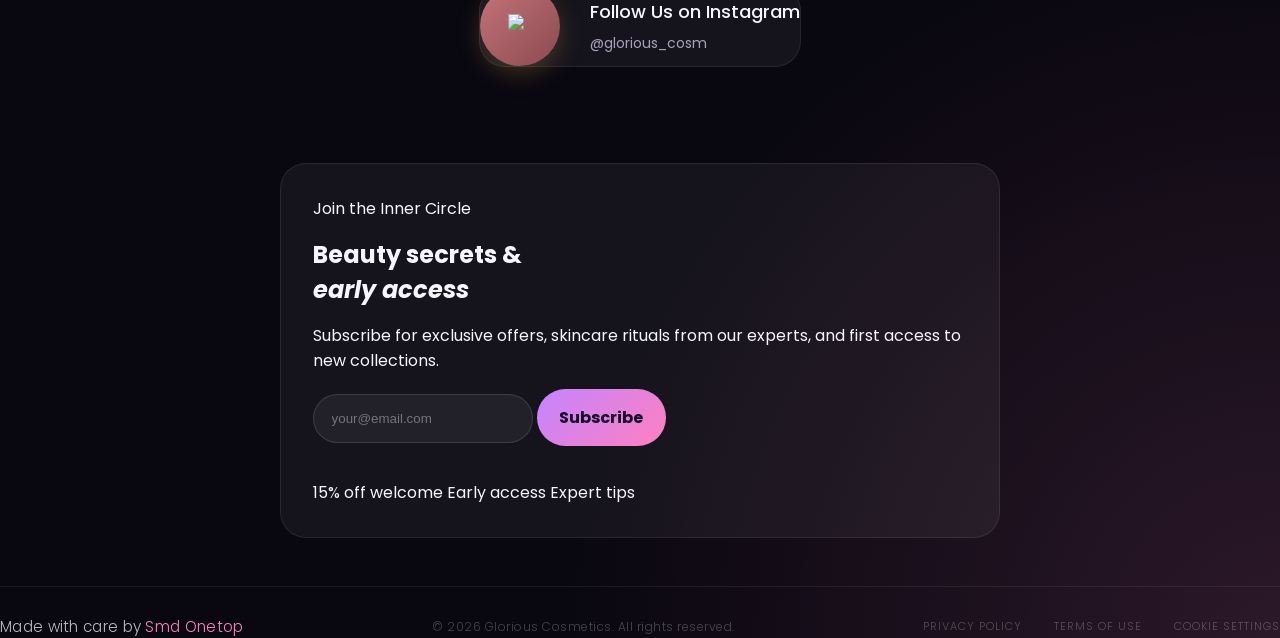
==== commit 3c4c6be6: "Update index.html with cleaned and corrected code" ====
--- a/index.html
+++ b/index.html
@@ -135,7 +135,7 @@
     <div class="product-card reveal">
       <div class="product-image">
         <div class="product-img-bg"></div>
-        <img src="ss/OOO.jpeg"
+        <img src="/OOO.jpeg"
              alt="Revive Eye Serum — 30ml Premium Care"
              loading="lazy"
              style="width:100%;height:100%;object-fit:contain;position:relative;z-index:1;">
@@ -157,7 +157,7 @@
     <div class="product-card reveal reveal-delay-1">
       <div class="product-image">
         <div class="product-img-bg"></div>
-        <img src="ss/PPP.jpeg"
+        <img src="/SEUL 1988 EYE CREAM.jpg"
              alt="Seoul 1988 eye cream — 100ml Weekly Ritual"
              loading="lazy"
              style="width:100%;height:100%;object-fit:contain;position:relative;z-index:1;">
@@ -178,7 +178,7 @@
     <div class="product-card reveal reveal-delay-2">
       <div class="product-image">
         <div class="product-img-bg"></div>
-        <img src="ss/EAU THERMALE.jpg"
+        <img src="/ss/EAU THERMALE.jpg"
              alt="Eau Thermale Avène — 30ml Brightening"
              loading="lazy"
              style="width:100%;height:100%;object-fit:contain;position:relative;z-index:1;">
@@ -199,7 +199,7 @@
     <div class="product-card reveal reveal-delay-3">
       <div class="product-image">
         <div class="product-img-bg"></div>
-        <img src="ss/NIVEA SUN KIDS.jpg"
+        <img src="/ss/NIVEA SUN KIDS.jpg"
              alt="Nivea sun kids — 3.5g 12 Shades"
              loading="lazy"
              style="width:100%;height:100%;object-fit:contain;position:relative;z-index:1;">
@@ -220,7 +220,7 @@
     <div class="product-card reveal reveal-delay-1">
       <div class="product-image">
         <div class="product-img-bg"></div>
-        <img src="ss/La Roche-Posay.jpg"
+        <img src="/ss/La Roche-Posay.jpg"
              alt="Rose Eye Concentrate — 15ml Firming"
              loading="lazy"
              style="width:100%;height:100%;object-fit:contain;position:relative;z-index:1;">
@@ -239,16 +239,6 @@
     </div>
   </div>
 </section>
-
-
-
-
-
-
-
-
-
-
 
 <!-- ═══════════════════════════════════════
      CONTACT
@@ -274,7 +264,7 @@
               color:white;text-decoration:none;font-size:32px;
               transition:transform 0.3s,box-shadow 0.3s;
               box-shadow:0 8px 24px rgba(184,144,74,0.3);">
-      <img src="ss/Instagram icon white 3.png" alt="Instagram" style="width: 24px; height: 24px;">
+      <img src="Instagram icon white 3.png" alt="Instagram" style="width: 24px; height: 24px;">
     </a>
     <div>
       <p style="font-size:18px;color:var(--charcoal);margin-bottom:8px;font-weight:500;">Follow Us on Instagram</p>
@@ -392,15 +382,6 @@
 }
 
 /* ─────────────────────────────────────────
-   ✅ NEW — Cart button functionality
-   ينقل المستخدم إلى صفحة الدفع
-───────────────────────────────────────── */
-const navCartBtn = document.getElementById('nav-cart-btn');
-navCartBtn.addEventListener('click', function() {
-  window.location.href = 'checkout.html';
-});
-
-/* ─────────────────────────────────────────
    Nav scroll
 ───────────────────────────────────────── */
 const nav = document.getElementById('main-nav');
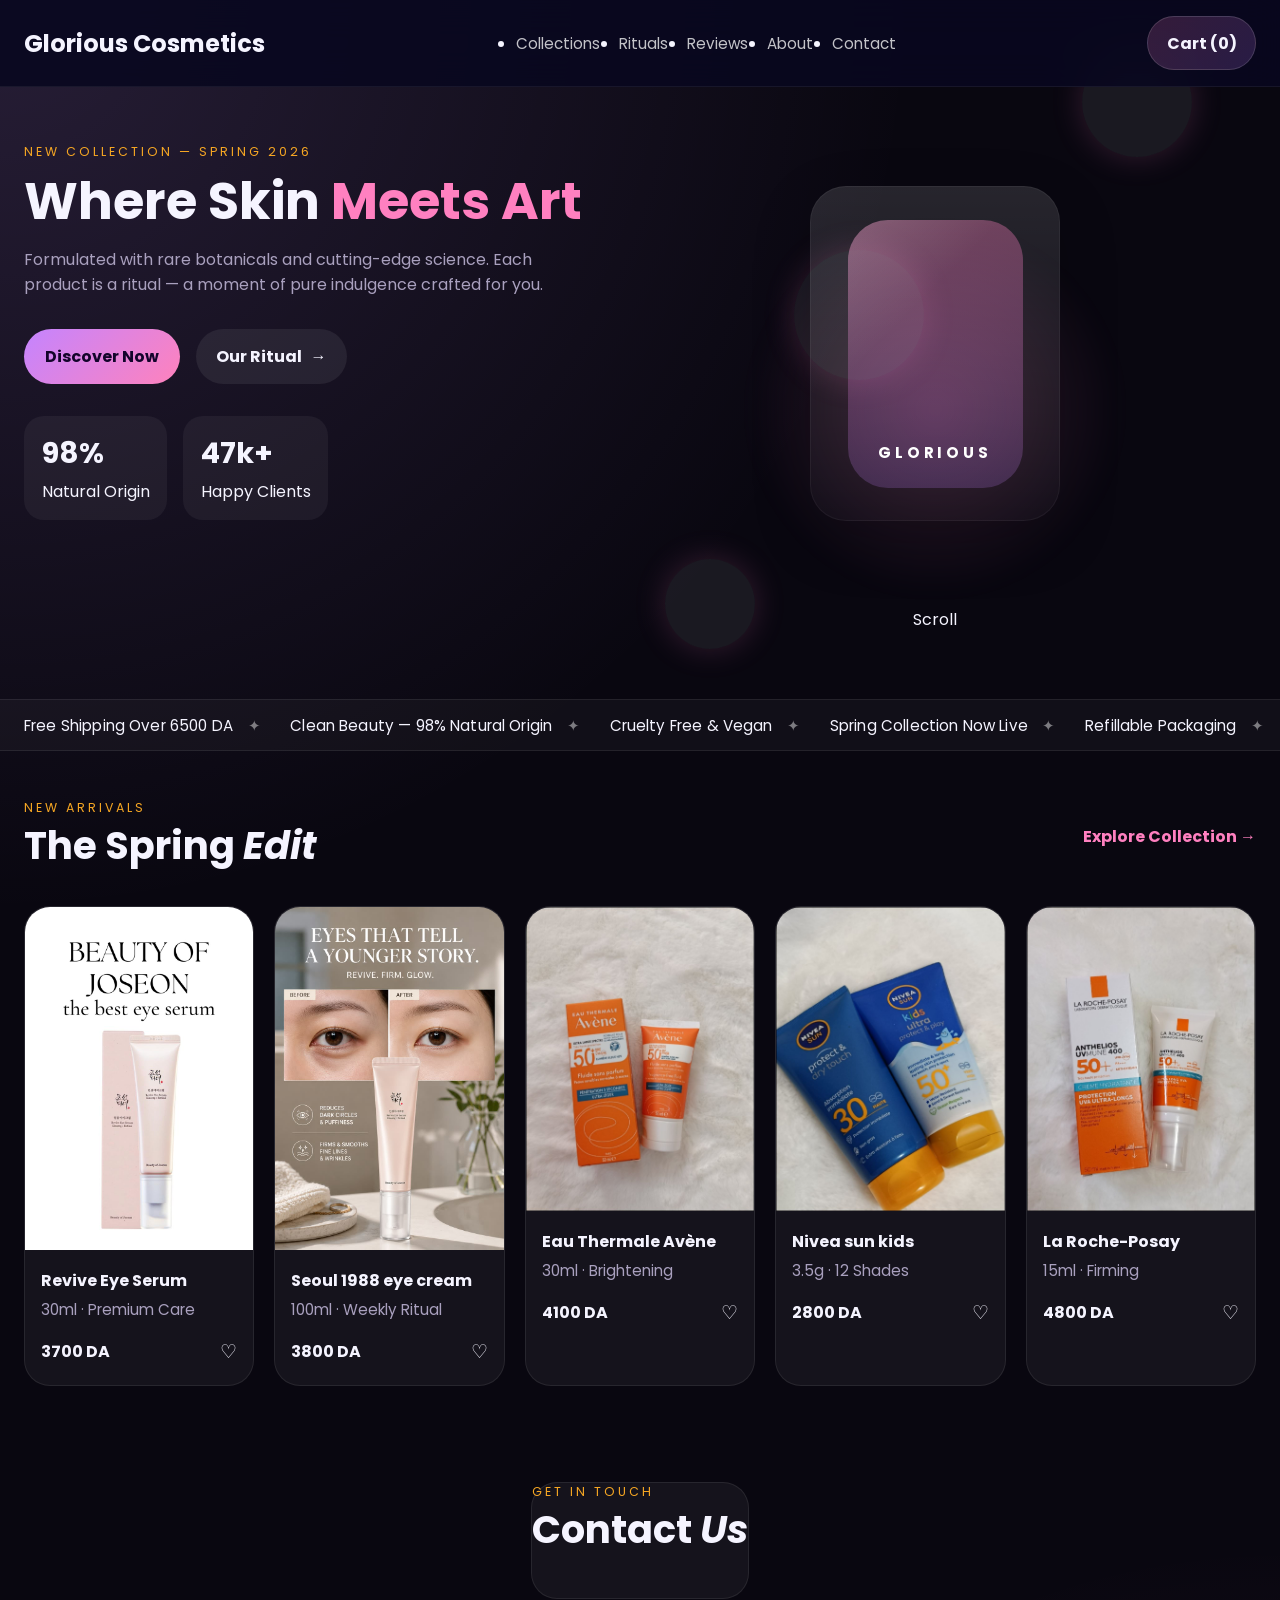
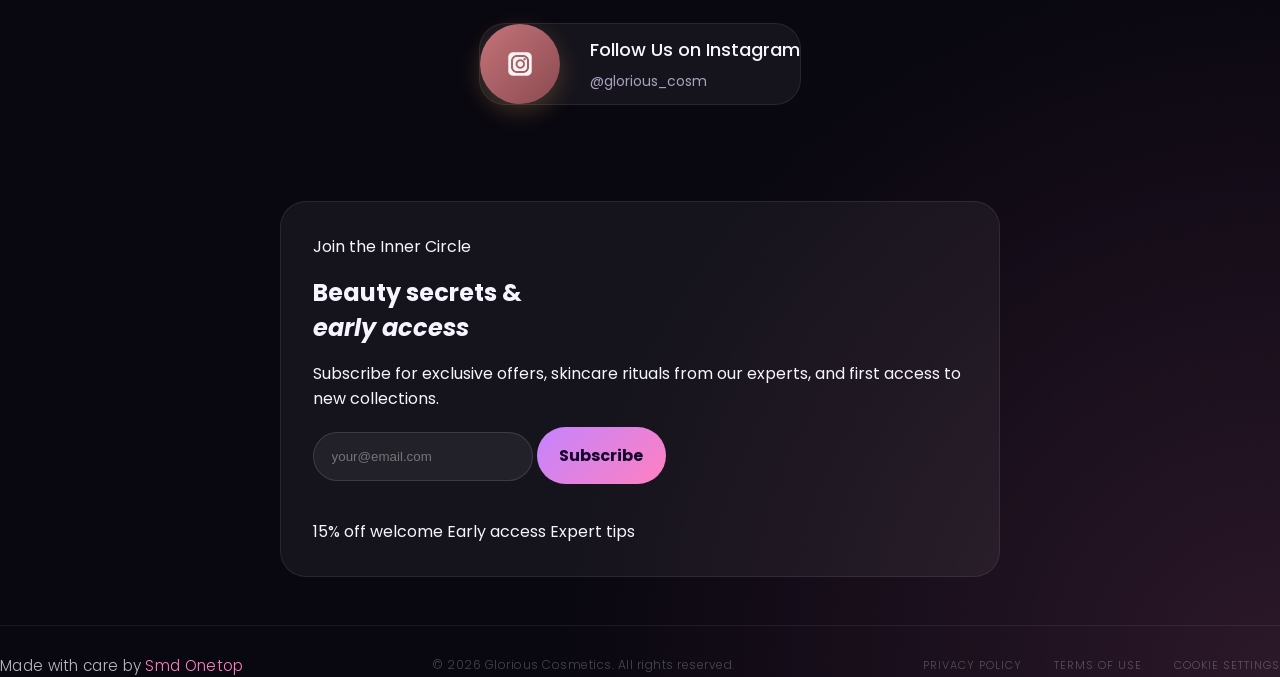
==== commit 2b6b903c: "Fix image paths - all images now use relative paths from ss/ directory" ====
--- a/index.html
+++ b/index.html
@@ -135,7 +135,7 @@
     <div class="product-card reveal">
       <div class="product-image">
         <div class="product-img-bg"></div>
-        <img src="/OOO.jpeg"
+        <img src="ss/OOO.jpeg"
              alt="Revive Eye Serum — 30ml Premium Care"
              loading="lazy"
              style="width:100%;height:100%;object-fit:contain;position:relative;z-index:1;">
@@ -157,7 +157,7 @@
     <div class="product-card reveal reveal-delay-1">
       <div class="product-image">
         <div class="product-img-bg"></div>
-        <img src="/SEUL 1988 EYE CREAM.jpg"
+        <img src="ss/PPP.jpeg"
              alt="Seoul 1988 eye cream — 100ml Weekly Ritual"
              loading="lazy"
              style="width:100%;height:100%;object-fit:contain;position:relative;z-index:1;">
@@ -178,7 +178,7 @@
     <div class="product-card reveal reveal-delay-2">
       <div class="product-image">
         <div class="product-img-bg"></div>
-        <img src="/ss/EAU THERMALE.jpg"
+        <img src="ss/EAU THERMALE.jpg"
              alt="Eau Thermale Avène — 30ml Brightening"
              loading="lazy"
              style="width:100%;height:100%;object-fit:contain;position:relative;z-index:1;">
@@ -199,7 +199,7 @@
     <div class="product-card reveal reveal-delay-3">
       <div class="product-image">
         <div class="product-img-bg"></div>
-        <img src="/ss/NIVEA SUN KIDS.jpg"
+        <img src="ss/NIVEA SUN KIDS.jpg"
              alt="Nivea sun kids — 3.5g 12 Shades"
              loading="lazy"
              style="width:100%;height:100%;object-fit:contain;position:relative;z-index:1;">
@@ -220,7 +220,7 @@
     <div class="product-card reveal reveal-delay-1">
       <div class="product-image">
         <div class="product-img-bg"></div>
-        <img src="/ss/La Roche-Posay.jpg"
+        <img src="ss/La Roche-Posay.jpg"
              alt="Rose Eye Concentrate — 15ml Firming"
              loading="lazy"
              style="width:100%;height:100%;object-fit:contain;position:relative;z-index:1;">
@@ -264,7 +264,7 @@
               color:white;text-decoration:none;font-size:32px;
               transition:transform 0.3s,box-shadow 0.3s;
               box-shadow:0 8px 24px rgba(184,144,74,0.3);">
-      <img src="Instagram icon white 3.png" alt="Instagram" style="width: 24px; height: 24px;">
+      <img src="ss/Instagram icon white 3.png" alt="Instagram" style="width: 24px; height: 24px;">
     </a>
     <div>
       <p style="font-size:18px;color:var(--charcoal);margin-bottom:8px;font-weight:500;">Follow Us on Instagram</p>
